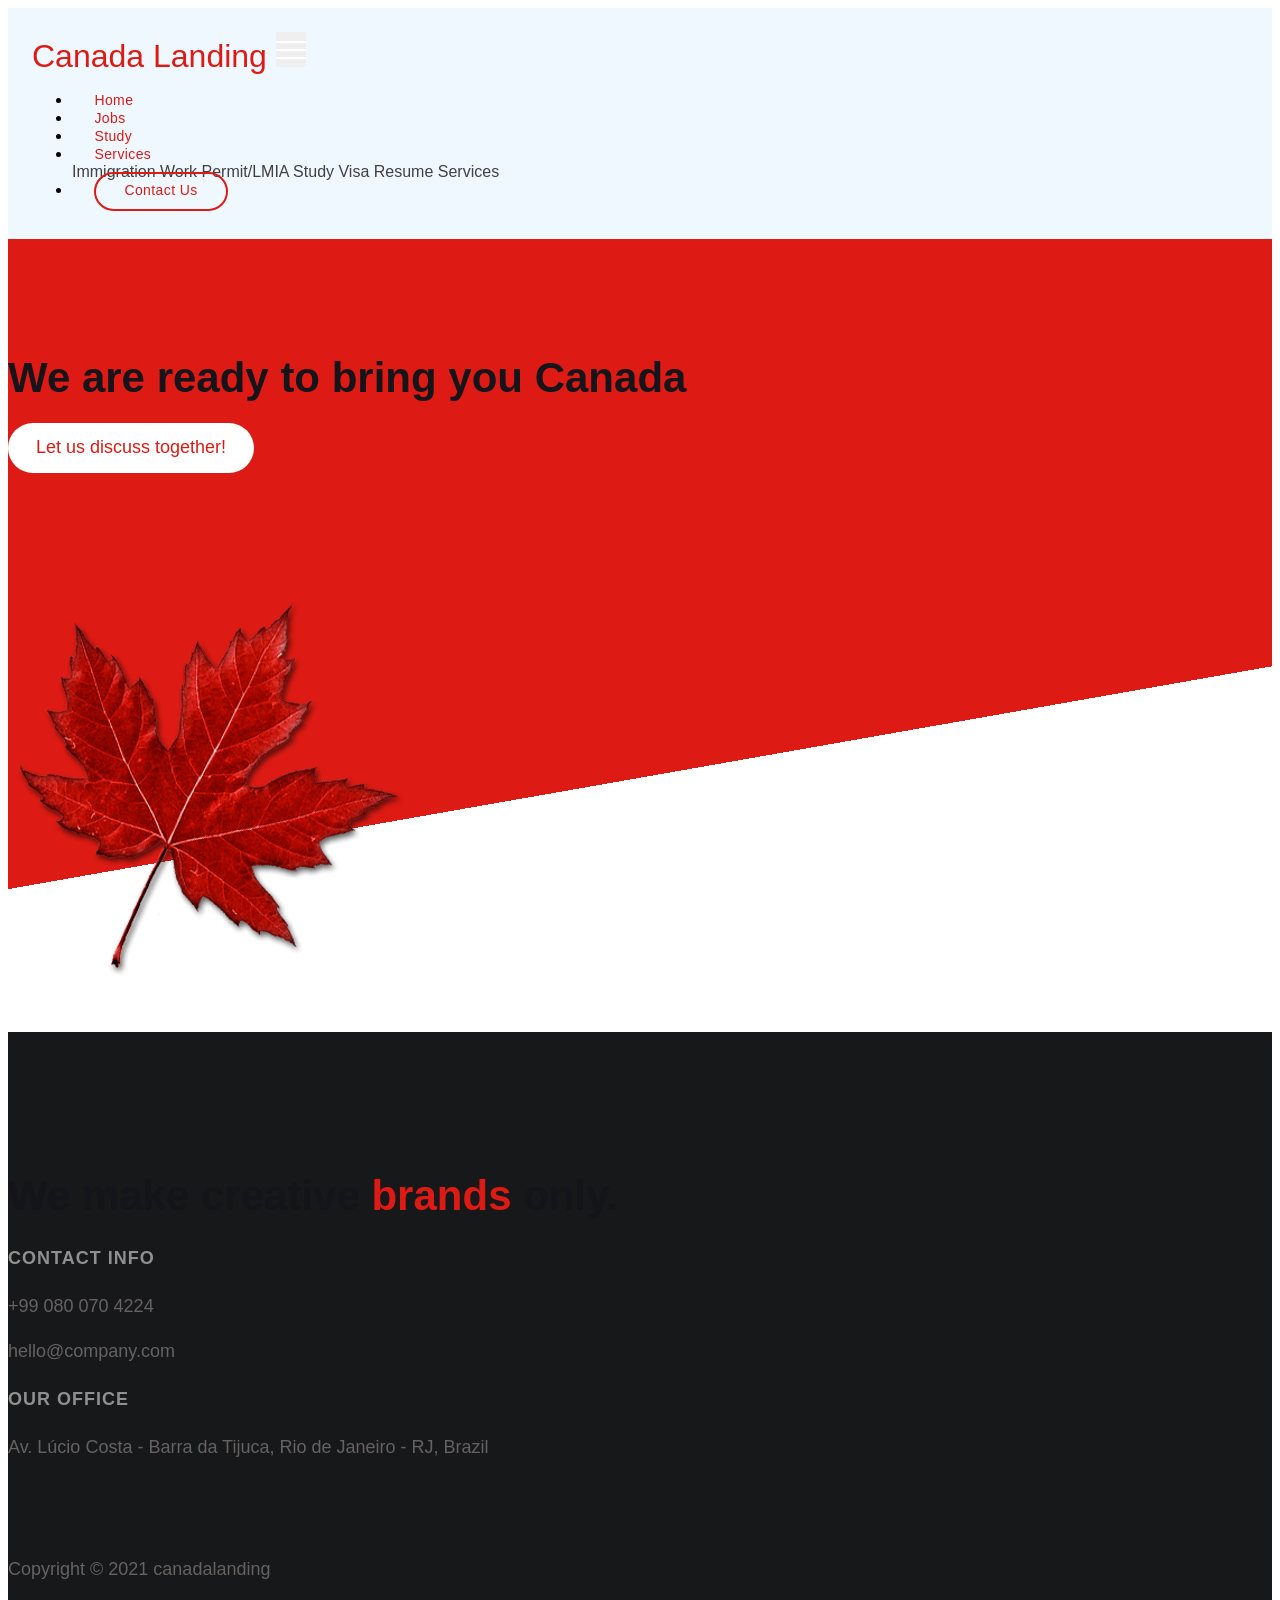
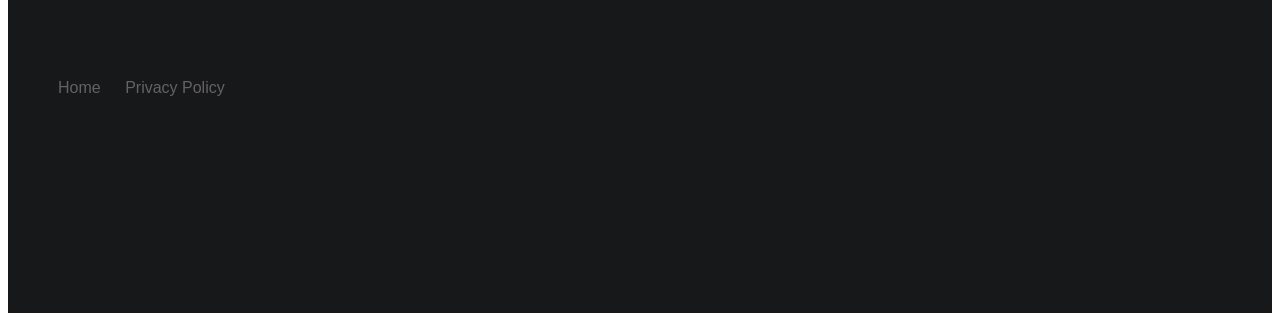
==== index.html @ 1bd5f549 "initial" ====
<!DOCTYPE html>
<html lang="en">
<head>

     <title>Canada Landing</title>
     <meta charset="UTF-8">
     <meta http-equiv="X-UA-Compatible" content="IE=Edge">
     <meta name="description" content="">
     <meta name="keywords" content="">
     <meta name="author" content="">
     <meta name="viewport" content="width=device-width, initial-scale=1, maximum-scale=1">

     <link rel="stylesheet" href="css/bootstrap.min.css">
     <link rel="stylesheet" href="css/font-awesome.min.css">
     <link rel="stylesheet" href="css/aos.css">
     <link rel="stylesheet" href="css/owl.carousel.min.css">
     <link rel="stylesheet" href="css/owl.theme.default.min.css">

     <!-- MAIN CSS -->
     <link rel="stylesheet" href="css/templatemo-digital-trend.css">

</head>
<body>

     <!-- MENU BAR -->
    <nav class="navbar navbar-expand-lg">
        <div class="container">
            <a class="navbar-brand" href="index.html">
              <i class="fa fa-line-chart"></i>
              Canada Landing
            </a>

            <button class="navbar-toggler" type="button" data-toggle="collapse" data-target="#navbarNav" aria-controls="navbarNav" aria-expanded="false"
                aria-label="Toggle navigation">
                <span class="navbar-toggler-icon"></span>
            </button>

            <div class="collapse navbar-collapse" id="navbarNav">
                <ul class="navbar-nav ml-auto">
                    <li class="nav-item">
                        <a href="index.html" class="nav-link">Home</a>
                    </li>
                    <li class="nav-item">
                        <a href="jobs.html" class="nav-link">Jobs</a>
                    </li>
                    <li class="nav-item">
                        <a href="study.html" class="nav-link">Study</a>
                    </li>
                    <li class="nav-item dropdown">
                         <a class="nav-link dropdown-toggle" href="#" id="navbarDropdown" role="button" data-toggle="dropdown" aria-haspopup="true" aria-expanded="false">
                           Services
                         </a>
                         <div class="dropdown-menu" aria-labelledby="navbarDropdown">
                              <a class="dropdown-item" href="immigration.html">Immigration</a>
                              <a class="dropdown-item" href="jobs.html">Work Permit/LMIA</a>
                              <a class="dropdown-item" href="#">Study Visa</a>
                              <a class="dropdown-item" href="resume_services.html">Resume Services</a>
                            </div>
                       </li>
                    <li class="nav-item">
                        <a href="contact.html" class="nav-link contact">Contact Us</a>
                    </li>
                    
                </ul>
            </div>
        </div>
    </nav>

     <!-- HERO -->
     <section class="hero hero-bg d-flex justify-content-center align-items-center">
               <div class="container">
                    <div class="row">

                        <div class="col-lg-6 col-md-10 col-12 d-flex flex-column justify-content-center align-items-center">
                              <div class="hero-text">

                                   <h1 class="text-white" data-aos="fade-up">We are ready to bring you Canada</h1>

                                   <a href="contact.html" class="custom-btn btn-bg btn mt-3" data-aos="fade-up" data-aos-delay="100">Let us discuss together!</a>

                                   <strong class="d-block py-3 pl-5 text-white" data-aos="fade-up" data-aos-delay="200"><i class="fa fa-phone mr-2"></i> +99 080 070 4224</strong>
                              </div>
                        </div>

                        <div class="col-lg-6 col-12">
                          <div class="hero-image" data-aos="fade-up" data-aos-delay="300">

                            <img src="images/leaf.png" class="img-fluid" alt="working girl">
                          </div>
                        </div>

                    </div>
                    <br>
                    <br>
                    <br>
                    <br>
                    <br>
                    
               </div>
     </section>

<!--
     <section class="about section-padding pb-0" id="about">
          <div class="container">
               <div class="row">

                    <div class="col-lg-7 mx-auto col-md-10 col-12">
                         <div class="about-info">

                              <h2 class="mb-4" data-aos="fade-up">the best <strong>Digital Marketing agency</strong> in Rio de Janeiro</h2>

                              <p class="mb-0" data-aos="fade-up">Total 5 HTML pages are included in this template from TemplateMo website. Please check 2 <a href="blog.html">blog</a> pages, <a href="project-detail.html">project</a> page, and <a href="contact.html">contact</a> page. 
                              <br><br>You are <strong>allowed</strong> to use this template for commercial or non-commercial purpose. You are NOT allowed to redistribute the template ZIP file on template collection websites.</p>
                         </div>

                         <div class="about-image" data-aos="fade-up" data-aos-delay="200">

                          <img src="images/office.png" class="img-fluid" alt="office">
                        </div>
                    </div>

               </div>
          </div>
     </section>

     <section class="project section-padding" id="project">
          <div class="container-fluid">
               <div class="row">

                    <div class="col-lg-12 col-12">

                        <h2 class="mb-5 text-center" data-aos="fade-up">
                            Please take a look through our
                            <strong>featured Digital Trends</strong>
                        </h2>

                         <div class="owl-carousel owl-theme" id="project-slide">
                              <div class="item project-wrapper" data-aos="fade-up" data-aos-delay="100">
                                   <img src="images/project/project-image01.jpg" class="img-fluid" alt="project image">

                                   <div class="project-info">
                                        <small>Marketing</small>

                                        <h3>
                                             <a href="project-detail.html">
                                                  <span>Sweet Go Agency</span>
                                                  <i class="fa fa-angle-right project-icon"></i>
                                             </a>
                                        </h3>
                                   </div>
                              </div>

                              <div class="item project-wrapper" data-aos="fade-up">
                                   <img src="images/project/project-image02.jpg" class="img-fluid" alt="project image">

                                   <div class="project-info">
                                        <small>Website</small>

                                        <h3>
                                             <a href="project-detail.html">
                                                  <span>Smart Ladies</span>
                                                  <i class="fa fa-angle-right project-icon"></i>
                                             </a>
                                        </h3>
                                   </div>
                              </div>

                              <div class="item project-wrapper" data-aos="fade-up">
                                   <img src="images/project/project-image03.jpg" class="img-fluid" alt="project image">

                                   <div class="project-info">
                                        <small>Branding</small>

                                        <h3>
                                             <a href="project-detail.html">
                                                  <span>Shoes factory</span>
                                                  <i class="fa fa-angle-right project-icon"></i>
                                             </a>
                                        </h3>
                                   </div>
                              </div>

                              <div class="item project-wrapper" data-aos="fade-up">
                                   <img src="images/project/project-image04.jpg" class="img-fluid" alt="project image">

                                   <div class="project-info">
                                        <small>Social Media</small>

                                        <h3>
                                             <a href="project-detail.html">
                                                  <span>Race Bicycle</span>
                                                  <i class="fa fa-angle-right project-icon"></i>
                                             </a>
                                        </h3>
                                   </div>
                              </div>

                              <div class="item project-wrapper" data-aos="fade-up">
                                   <img src="images/project/project-image05.jpg" class="img-fluid" alt="project image">

                                   <div class="project-info">
                                        <small>Video</small>

                                        <h3>
                                             <a href="project-detail.html">
                                                  <span>Ultimate HealthCare</span>
                                                  <i class="fa fa-angle-right project-icon"></i>
                                             </a>
                                        </h3>
                                   </div>
                              </div>
                         </div>
                    </div>

               </div>
          </div>
     </section> -->


     <!-- TESTIMONIAL -->
     <!-- <section class="testimonial section-padding">
          <div class="container">
               <div class="row">

                    <div class="col-lg-6 col-md-5 col-12">
                        <div class="contact-image" data-aos="fade-up">

                          <img src="images/female-avatar.png" class="img-fluid" alt="website">
                        </div>
                    </div>

                    <div class="col-lg-6 col-md-7 col-12">
                      <h4 class="my-5 pt-3" data-aos="fade-up" data-aos-delay="100">Client Testimonials</h4>

                      <div class="quote" data-aos="fade-up" data-aos-delay="200"></div>

                      <h2 class="mb-4" data-aos="fade-up" data-aos-delay="300">Lorem ipsum Sed eiusmod esse aliqua sed incididunt aliqua incididunt mollit id et sit proident dolor nulla sed commodo.</h2>

                      <p data-aos="fade-up" data-aos-delay="400">
                        <strong>Mary Zoe</strong>

                        <span class="mx-1">/</span>

                        <small>Digital Agency (CEO)</small>
                      </p>
                    </div>

               </div>
          </div>
     </section> -->


    <footer class="site-footer">
      <div class="container">
        <div class="row">

          <div class="col-lg-5 mx-lg-auto col-md-8 col-10">
            <h1 class="text-white" data-aos="fade-up" data-aos-delay="100">We make creative <strong>brands</strong> only.</h1>
          </div>

          <div class="col-lg-3 col-md-6 col-12" data-aos="fade-up" data-aos-delay="200">
            <h4 class="my-4">Contact Info</h4>

            <p class="mb-1">
              <i class="fa fa-phone mr-2 footer-icon"></i> 
              +99 080 070 4224
            </p>

            <p>
              <a href="#">
                <i class="fa fa-envelope mr-2 footer-icon"></i>
                hello@company.com
              </a>
            </p>
          </div>

          <div class="col-lg-3 col-md-6 col-12" data-aos="fade-up" data-aos-delay="300">
            <h4 class="my-4">Our Office</h4>

            <p class="mb-1">
              <i class="fa fa-home mr-2 footer-icon"></i> 
              Av. Lúcio Costa - Barra da Tijuca, Rio de Janeiro - RJ, Brazil
            </p>
          </div>

          <div class="col-lg-4 mx-lg-auto text-center col-md-8 col-12" data-aos="fade-up" data-aos-delay="400">
            <p class="copyright-text">Copyright &copy; 2021 canadalanding
            <br>
          </div>

          <div class="col-lg-4 mx-lg-auto col-md-6 col-12" data-aos="fade-up" data-aos-delay="500">
            
            <ul class="footer-link">
              <li><a href="index.html">Home</a></li>
              <li><a href="privacypolicy.html">Privacy Policy</a></li>
            </ul>
          </div>

          <div class="col-lg-3 mx-lg-auto col-md-6 col-12" data-aos="fade-up" data-aos-delay="600">
            <ul class="social-icon">
              <li><a href="#" class="fa fa-instagram"></a></li>
              <li><a href="#" class="fa fa-twitter"></a></li>
            </ul>
          </div>

        </div>
      </div>
    </footer>


     <!-- SCRIPTS -->
     <script src="js/jquery.min.js"></script>
     <script src="js/bootstrap.min.js"></script>
     <script src="js/aos.js"></script>
     <script src="js/owl.carousel.min.js"></script>
     <script src="js/smoothscroll.js"></script>
     <script src="js/custom.js"></script>

</body>
<script>
const $dropdown = $(".dropdown");
const $dropdownToggle = $(".dropdown-toggle");
const $dropdownMenu = $(".dropdown-menu");
const showClass = "show";
 
$(window).on("load resize", function() {
  if (this.matchMedia("(min-width: 768px)").matches) {
    $dropdown.hover(
      function() {
        const $this = $(this);
        $this.addClass(showClass);
        $this.find($dropdownToggle).attr("aria-expanded", "true");
        $this.find($dropdownMenu).addClass(showClass);
      },
      function() {
        const $this = $(this);
        $this.removeClass(showClass);
        $this.find($dropdownToggle).attr("aria-expanded", "false");
        $this.find($dropdownMenu).removeClass(showClass);
      }
    );
  } else {
    $dropdown.off("mouseenter mouseleave");
  }
});


</script>
</html>
---- css/templatemo-digital-trend.css ----
@font-face {
      font-family: 'Plain-Regular';
      src: url('../fonts/Plain-Regular.woff2') format('woff2'),
          url('../fonts/Plain-Regular.woff') format('woff');
      font-weight: normal;
      font-style: normal;
  }

  @font-face {
      font-family: 'Plain-Light';
      src: url('../fonts/Plain-Light.woff2') format('woff2'),
          url('../fonts/Plain-Light.woff') format('woff');
      font-weight: bold;
      font-style: normal;
  }

  @font-face {
      font-family: 'Plain-Bold';
      src: url('../fonts/Plain-Bold.woff2') format('woff2'),
          url('../fonts/Plain-Bold.woff') format('woff');
      font-weight: bold;
      font-style: normal;
  }

  :root {
    --primary-color:        #dd1b14;
    --secondary-color:      #dd1b14;
    --white-color:          #ffffff;
    --dark-color:           #171819;
    --project-bg:           #f0f8ff;
    --menu-bg:              #f0f8ff;  

    --title-color:          #15141a;
    --gray-color:           #909090;
    --link-color:           #404040;
    --p-color:              #666262;

    --base-font-family:     'Plain-Light', sans-serif;
    --title-font-family:    'Plain-Regular', sans-serif;
    --font-bold-family:     'Plain-Bold', sans-serif;
    --font-weight-bold:     bold;

    --h1-font-size:         42px;
    --h2-font-size:         32px;
    --h3-font-size:         24px;
    --p-font-size:          18px;
    --base-font-size:       16px;
    --menu-font-size:       14px;

    --border-radius-large:  100px;
    --border-radius-small:  5px;
  }

  body {
    background: var(--white-color);
    font-family: var(--base-font-family);
  }


  /*---------------------------------------
     TYPOGRAPHY              
  -----------------------------------------*/

  h1,h2,h3,h4,h5,h6 {
    font-family: var(--title-font-family);
    line-height: inherit;
  }

  h1 {
    color: var(--title-color);
    font-size: var(--h1-font-size);
  }

  h2 {
    font-size: var(--h2-font-size);
    font-weight: 100;
  }

  h3 {
    font-size: var(--h3-font-size);
    font-weight: 100;
    margin-bottom: 0;
  }

  h4 {
    color: var(--gray-color);
    font-family: var(--base-font-family);
    font-size: var(--p-font-size);
    letter-spacing: 1px;
    text-transform: uppercase;
  }

  p {
    color: var(--p-color);
    font-size: var(--p-font-size);
    line-height: 1.5em;
  }

  b, 
  strong {
    letter-spacing: 0;
    color: var(--secondary-color);
  }


  /*  BLOCKQUOTES */
  .quote {
    position: relative;
    margin: 0;
  }

  .quote::after {
    content: "“";
    position: absolute;
    bottom: -80px;
    left: 20px;
    font-family: times;
    color: var(--gray-color);
    font-weight: var(--font-weight-bold);
    font-size: 14em;
    line-height: 0;
    opacity: 0.10;
  }

  blockquote {
    border-left: 5px solid rgba(0,0,0,0.05);
    display: block;
    margin: 42px 0;
    padding: 14px 22px;
    color: rgba(0,0,0,0.5);
  }


  /* BUTTON */
  .custom-btn {
    background: transparent;
    border: 2px solid var(--dark-color);
    border-radius: var(--border-radius-large);
    padding: 12px 26px 14px 26px;
    color: var(--dark-color);
    font-family: var(--title-font-family);
    font-size: var(--p-font-size);
    white-space: nowrap;
  }

  .custom-btn.btn-bg {
    background: var(--white-color);
    color: var(--primary-color);
    border-color: transparent;
	transition: all .3s ease;
  }
  
  .custom-btn:hover,
  .custom-btn:focus {
    background: var(--dark-color);
    color: var(--white-color);
    border-color: transparent;
  }


  /*---------------------------------------
     GENERAL               
  -----------------------------------------*/

  * {
    -webkit-box-sizing: border-box;
    -moz-box-sizing: border-box;
    box-sizing: border-box;
  }

  *::before,
  *::after {
    -webkit-box-sizing: border-box;
    -moz-box-sizing: border-box;
    box-sizing: border-box;
  }

  a {
    color: var(--link-color);
    font-weight: normal;
    text-decoration: none;
  }

  a:hover, 
  a:active, 
  a:focus {
    color: var(--secondary-color);
    outline: none;
    text-decoration: none;
  }

  ::selection {
    background: var(--secondary-color);
    color: var(--white-color);
  }

  .section-padding {
    padding: 8em 0;
  }
  .section-padding-half {
    padding: 4em 0;
  }

  .google-map iframe {
    display: block;
    width: 100%;
  }



  /*---------------------------------------
    MENU             
  -----------------------------------------*/

  .navbar {
    background: var(--menu-bg);
    z-index: 2;
    top: 0;
    right: 0;
    left: 0;
    padding: 1.5em;
  }

  .navbar-brand {
    color: var(--primary-color);
    font-size: var(--h2-font-size);
  }

  .nav-link {
    color: var(--primary-color);
    font-size: var(--menu-font-size);
    letter-spacing: 0.4px;
    margin: 0 1.6em;
    padding: 0.6em;
  }

  .nav-link.active,
  .nav-link:hover {
    color: var(--dark-color);
  }

  .navbar-expand-lg .navbar-nav .nav-link {
    padding-right: 0;
    padding-left: 0;
  }

  .navbar-expand-lg .navbar-nav .nav-link.contact {
    border: 2px solid var(--secondary-color);
    border-radius: var(--border-radius-large);
    color: var(--secondary-color);
    font-family: var(--font-bold-family);
    padding: 0.6em 2em 0.8em 2em;
  }

  .navbar-expand-lg .navbar-nav .nav-link.contact:hover,
  .navbar-expand-lg .navbar-nav .nav-link.contact.active {
    background: var(--secondary-color);
    color: var(--white-color);
  }

  .navbar-nav .navbar-toggler-icon {
    background: none;
  }

  .navbar-toggler {
    border: 0;
    padding: 0;
    cursor: pointer;
    margin: 0 10px 0 0;
    width: 30px;
    height: 35px;
    outline: none;
  }

  .navbar-toggler:focus {
    outline: none;
  }

  .navbar-toggler[aria-expanded="true"] .navbar-toggler-icon {
    background: transparent;
  }

  .navbar-toggler[aria-expanded="true"] .navbar-toggler-icon::before,
  .navbar-toggler[aria-expanded="true"] .navbar-toggler-icon::after {
    transition: top 300ms 50ms ease, -webkit-transform 300ms 350ms ease;
    transition: top 300ms 50ms ease, transform 300ms 350ms ease;
    transition: top 300ms 50ms ease, transform 300ms 350ms ease, -webkit-transform 300ms 350ms ease;
    top: 0;
  }

  .navbar-toggler[aria-expanded="true"] .navbar-toggler-icon::before {
    transform: rotate(45deg);
  }

  .navbar-toggler[aria-expanded="true"] .navbar-toggler-icon::after {
    transform: rotate(-45deg);
  }

  .navbar-toggler .navbar-toggler-icon {
    background: var(--white-color);
    transition: background 10ms 300ms ease;
    display: block;
    width: 30px;
    height: 2px;
    position: relative;
  }

  .navbar-toggler .navbar-toggler-icon::before,
  .navbar-toggler .navbar-toggler-icon::after {
    transition: top 300ms 350ms ease, -webkit-transform 300ms 50ms ease;
    transition: top 300ms 350ms ease, transform 300ms 50ms ease;
    transition: top 300ms 350ms ease, transform 300ms 50ms ease, -webkit-transform 300ms 50ms ease;
    position: absolute;
    right: 0;
    left: 0;
    background: var(--white-color);
    width: 30px;
    height: 2px;
    content: '';
  }

  .navbar-toggler .navbar-toggler-icon::before {
    top: -8px;
  }

  .navbar-toggler .navbar-toggler-icon::after {
    top: 8px;
  }
.study
{
text-align: justify;
padding: auto;


}
.apply
{
text-align: center;


}


  /*---------------------------------------
     HERO              
  -----------------------------------------*/

  .hero {
    position: relative;
    padding: 5em 0;
    overflow: hidden;
  }

  .hero-bg {
    background: linear-gradient(170deg, var(--primary-color) 64%, var(--white-color) 30%);
  }

  .hero-image {
    position: relative;
    top: 8em;
  }
.jobs_ppt
{

  position: relative;
  vertical-align: middle;
  bottom: 50px;
  right: 32px;
  left: 250px;
  width: 65%;
  padding: 32px;

}
.text_jobs
{
text-align: center;
}

.blink{
  padding: 15px;	
  text-align: center;
  line-height: 50px;
}
span{
  font-size: 20px;
  color:#dd1b14;
  animation: blink 1.5s linear infinite;
  text-align: center;
}
@keyframes blink{
0%{opacity: 0;}
50%{opacity: .5;}
100%{opacity: 1;}
}

  /*---------------------------------------
     PROJECT              
  -----------------------------------------*/

  .project {
    background: var(--project-bg);
  }

  .project-wrapper {
    position: relative;
  }

  .project-wrapper img {
    border-radius: var(--border-radius-small);
  }

  .project-info {
    background: var(--white-color);
    border-radius: var(--border-radius-small);
    position: absolute;
    bottom: 32px;
    right: 32px;
    left: 32px;
    width: 90%;
    padding: 32px;
  }

  .project-info small {
    font-family: Plain-Bold;
    color: var(--gray-color);
    position: relative;
    top: 2px;
  }

  .project-info a {
    color: var(--primary-color);
  }

  .project-info .project-icon {
    background: var(--primary-color);
  }

  .project-icon {
    position: absolute;
    right: 30px;
    top: 40px;
    background: var(--dark-color);
    border-radius: var(--border-radius-large);
    color: var(--white-color);
    font-size: var(--h2-font-size);
    width: 40px;
    height: 40px;
    line-height: 40px;
    text-align: center;
    padding-left: 5px;
  }

  .owl-theme .owl-dots .owl-dot {
    outline: none;
  }

  .owl-theme .owl-dots .owl-dot span {
    background: var(--gray-color);
    width: 50px;
    height: 3px;
    margin:  35px 5px;
  }

  .owl-theme .owl-dots .owl-dot.active span, 
  .owl-theme .owl-dots .owl-dot:hover span {
    background: var(--secondary-color);
  }

  .list-detail {
    margin-left: 1em;
    padding-left: 1em;
    position: relative;
  }

  .list-detail li {
    display: block;
    list-style: none;
    margin: 0.6em 0 0 0.8em;
  }

  .list-detail li::before {
    content: "";
    width: 0;
    height: 0;
    border-width: 0 16px 16px 0;
    border-color: transparent var(--secondary-color) transparent transparent;
    border-style: solid;
    position: absolute;
    left: 0;
  }

  .list-detail span {
    position: relative;
    bottom: 5px;
  }

  .client-info img {
    width: 100px;
    margin-right: 1em;
  }



  /*---------------------------------------
      ABOUT            
  -----------------------------------------*/

  .about {
    position: relative;
    overflow: hidden;
  }

  .about-image img {
    display: block;
    margin: 0 auto;
  }



  /*---------------------------------------
      BLOG            
  -----------------------------------------*/

  .blog-header {
    border-radius: var(--border-radius-small);
    position: relative;
    overflow: hidden;
  }

  .blog-header img {
    border-radius: var(--border-radius-small);
    display: block;
  }

  .blog-header-info {
    background: linear-gradient(transparent,rgba(0,0,0,0.95));
    position: absolute;
    right: 0;
    left: 0;
    bottom: 0;
    padding: 2em;
  }

  .blog-header-info h3 {
    max-width: 80%;
  }

  .blog-header-info a {
    color: var(--white-color);
  }

  .blog-header-info a:hover {
    color: var(--secondary-color);
  }

  .blog-sidebar img {
    border-radius: var(--border-radius-small);
    width: 159px;
    margin-right: 22px;
  }

  .blog-sidebar h3 {
    font-size: 18px;
  }



  /*---------------------------------------
     CONTACT              
  -----------------------------------------*/

  .newsletter-form .form-control,
  .contact-form .form-control {
    box-shadow: none;
    background: var(--project-bg);
    border: 0;
    padding: 1.7em 1.3em;
    margin: 14px 0;
  }

  .newsletter-form button,
  .contact-form #submit-button {
    background: var(--primary-color);
    border-radius: var(--border-radius-large);
    color: var(--white-color);
    cursor: pointer;
    font-size: var(--p-font-size);
    line-height: 0px;
    padding: 1.5em 1.3em;
  }

  .newsletter-form button {
    background: var(--secondary-color);
  }



  /*---------------------------------------
     FOOTER              
  -----------------------------------------*/

  .site-footer {
    background: var(--dark-color);
    padding: 7em 0 6em 0;
  }

  .site-footer a {
    color: var(--p-color);
  }

  .site-footer a:hover,
  .footer-icon {
    color: var(--secondary-color);
  }

  .footer-link li {
    display: inline-block;
    list-style: none;
    margin: 0 10px;
  }

  .copyright-text,
  .footer-link,
  .site-footer .social-icon {
    margin-top: 6em;
  }

  .copyright-text {
    margin-top: 5.3em;
  }



  /*---------------------------------------
     SOCIAL ICON              
  -----------------------------------------*/

  .social-icon {
    position: relative;
    padding: 0;
    margin: 4em 0 0 0;
  }

  .social-icon li {
    display: inline-block;
    list-style: none;
  }

  .social-icon li a {
    text-decoration: none;
    display: inline-block;
    font-size: var(--base-font-size);
    margin: 10px;
    text-align: center;
  }



  /*---------------------------------------
     RESPONSIVE STYLES              
  -----------------------------------------*/

  @media screen and (min-width: 1200px) {

    .about-info h2 {
      max-width: 70%;
    }
  }

  @media screen and (min-width: 991px) {

    .project h2 {
      max-width: 32%;
      margin: 0 auto;
    }
  }

  @media screen and (max-width: 991px) {

    .hero {
      padding-top: 14em;
    }

    .hero-text {
      bottom: 2em;
    }

    .navbar {
      padding: 1em;
    }

    .navbar-collapse {
      text-align: center;
      padding: 2.5em 0;
    }

    .nav-link {
      display: inline-block;
    }

    .navbar-expand-lg .navbar-nav .nav-link.contact {
      margin: 1em 0;
    }

    .copyright-text, 
    .footer-link, 
    .site-footer .social-icon {
      margin-top: 3em;
      padding: 0;
      text-align: left;
    }
  }

  @media screen and (max-width: 767px) {

    h1 {
      font-size: 36px;
    }

    h2 {
      font-size: 28px;
    }

    h3 {
      font-size: 22px;
    }

    .project-info {
      right: 0;
      left: 0;
      margin: 0 auto;
    }

    .footer-link, 
    .site-footer .social-icon {
      margin-top: 1em;
    }

    .copyright-text {
      margin: 2.5em 0 1em 0;
    }

    .footer-link li {
      margin-left: 0;
    }
  }
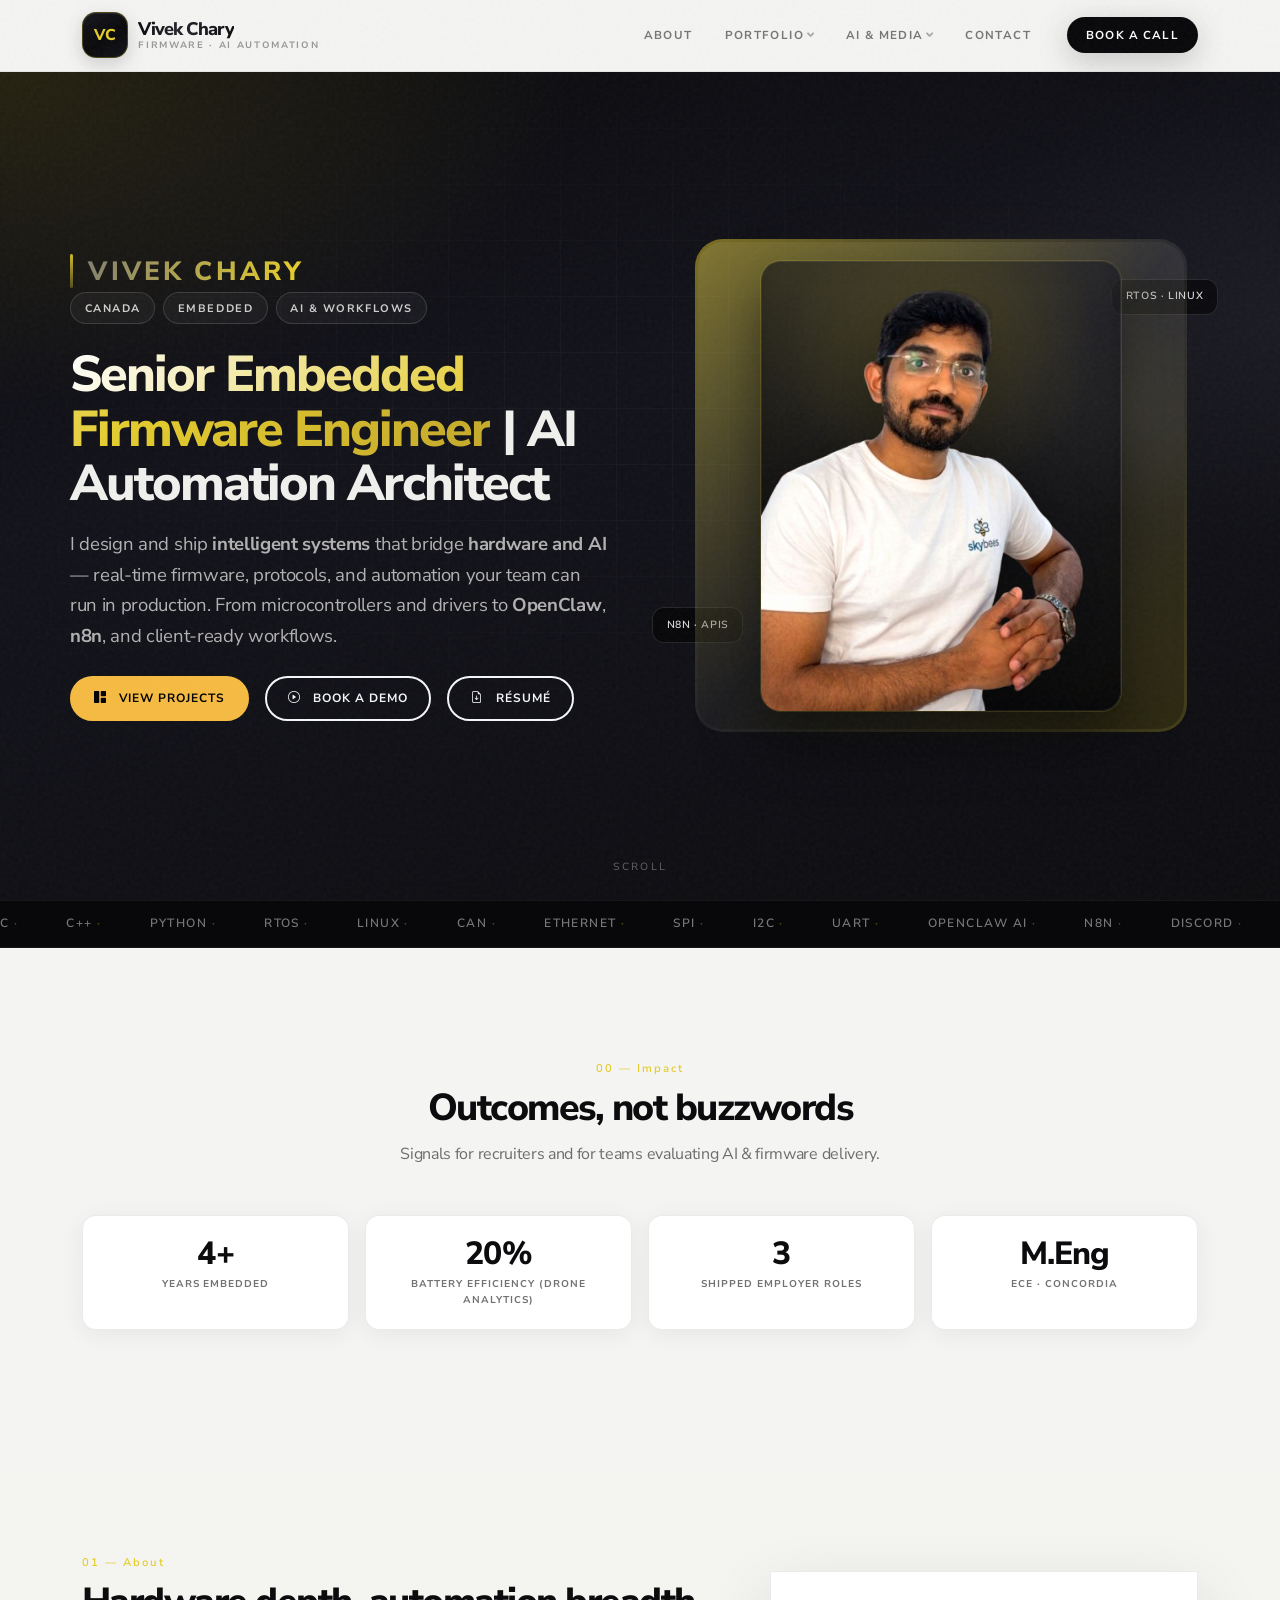
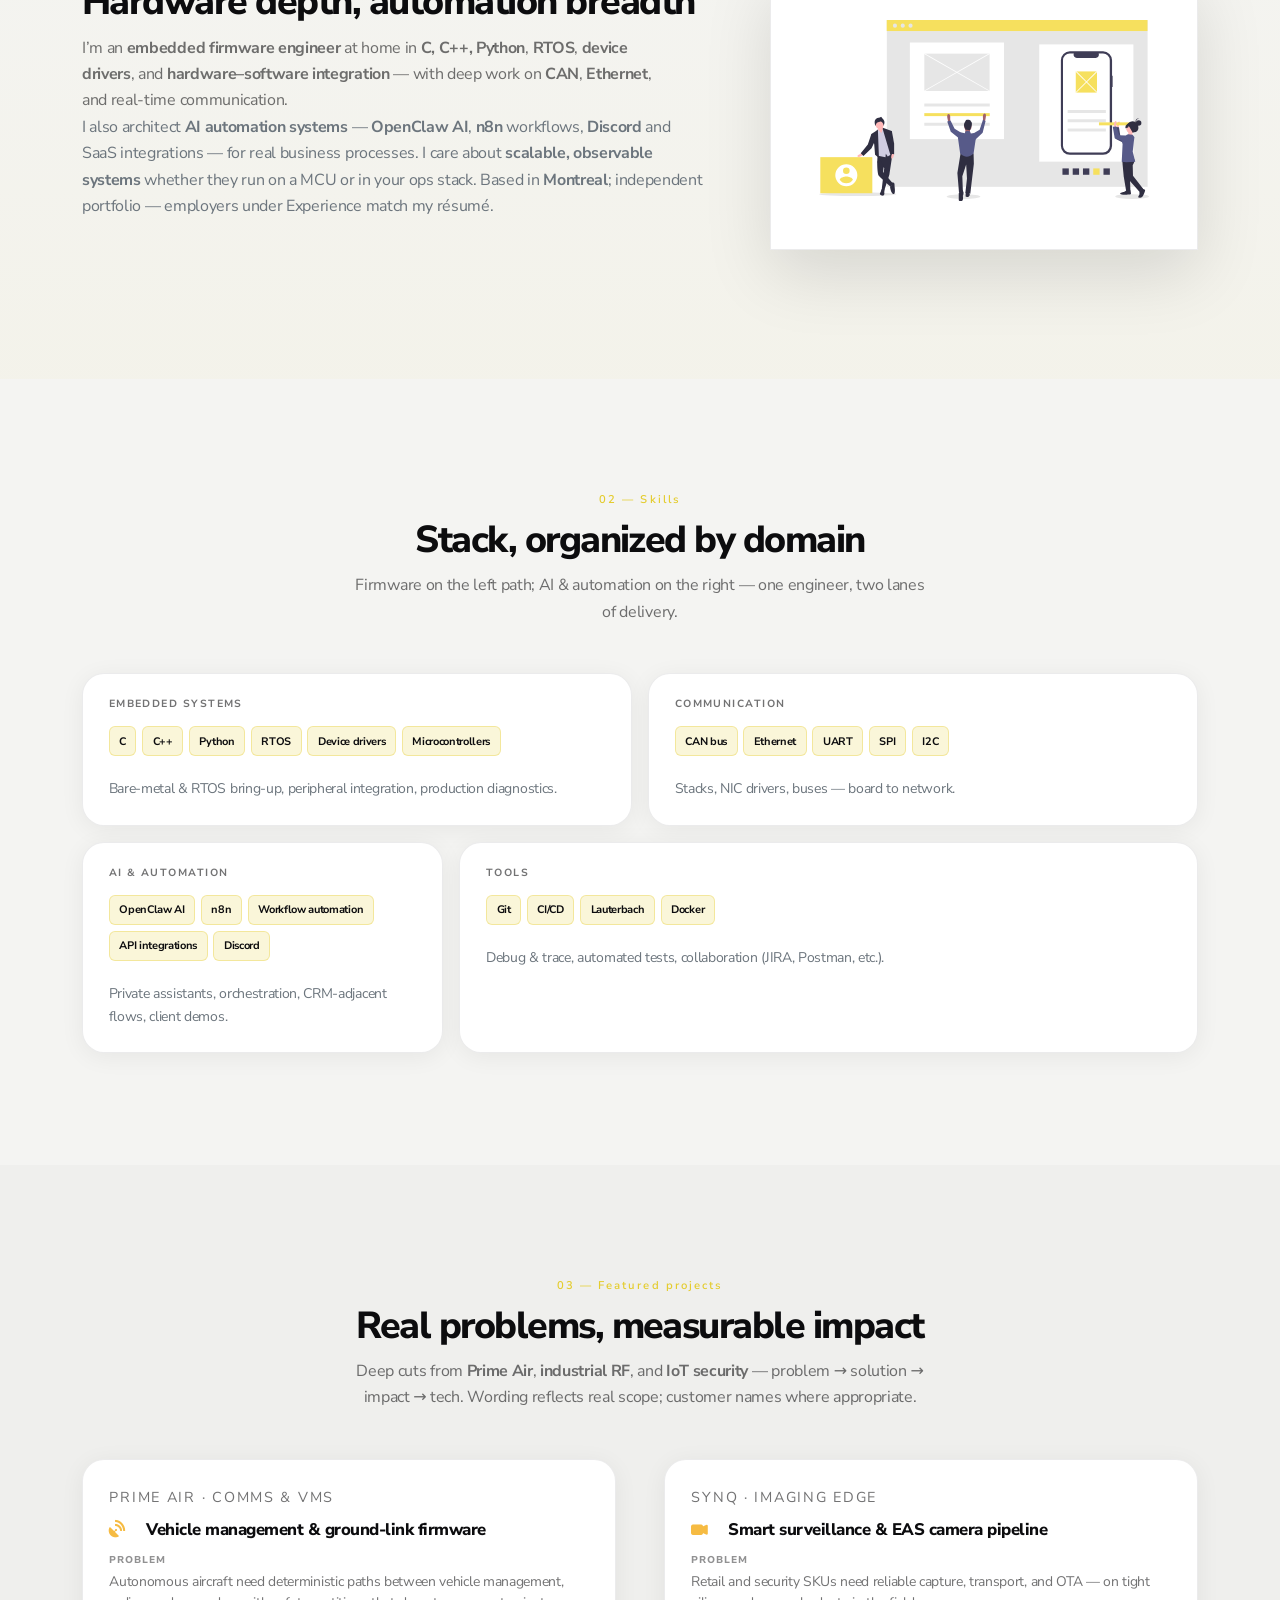
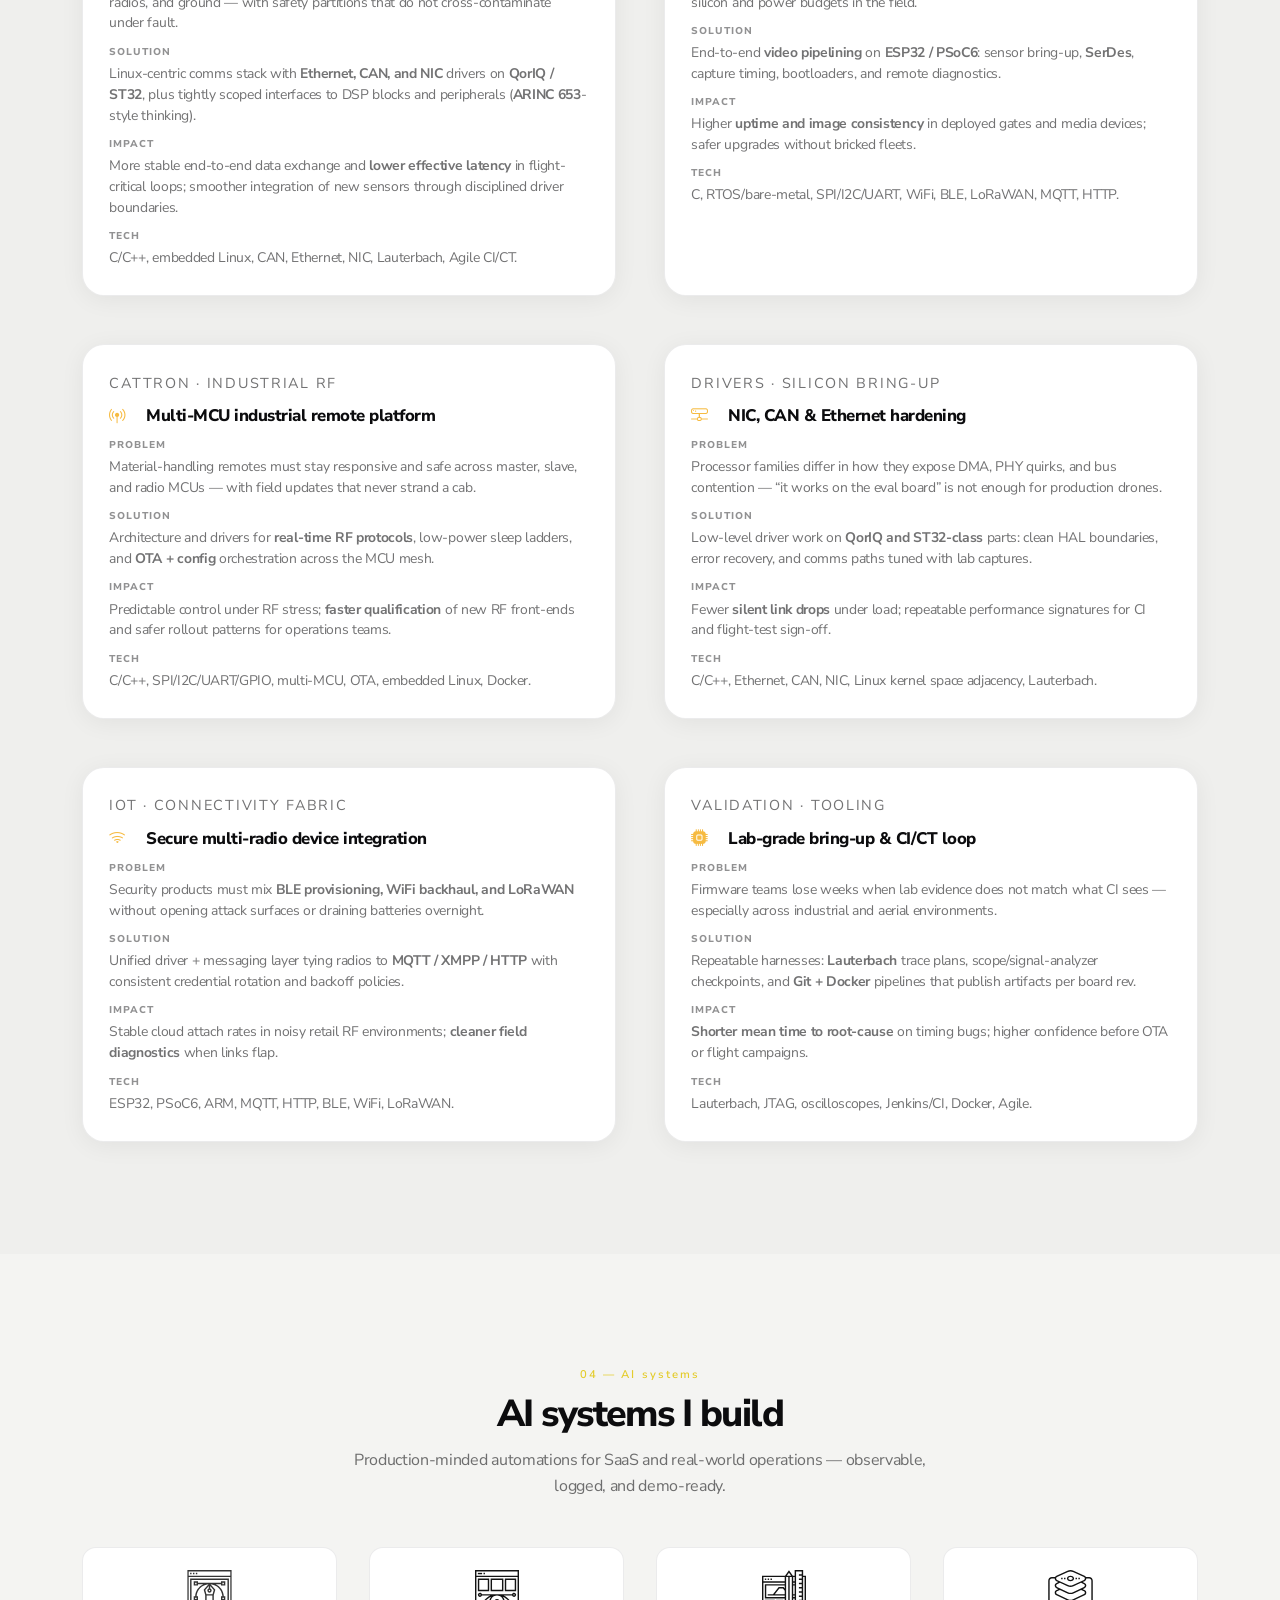
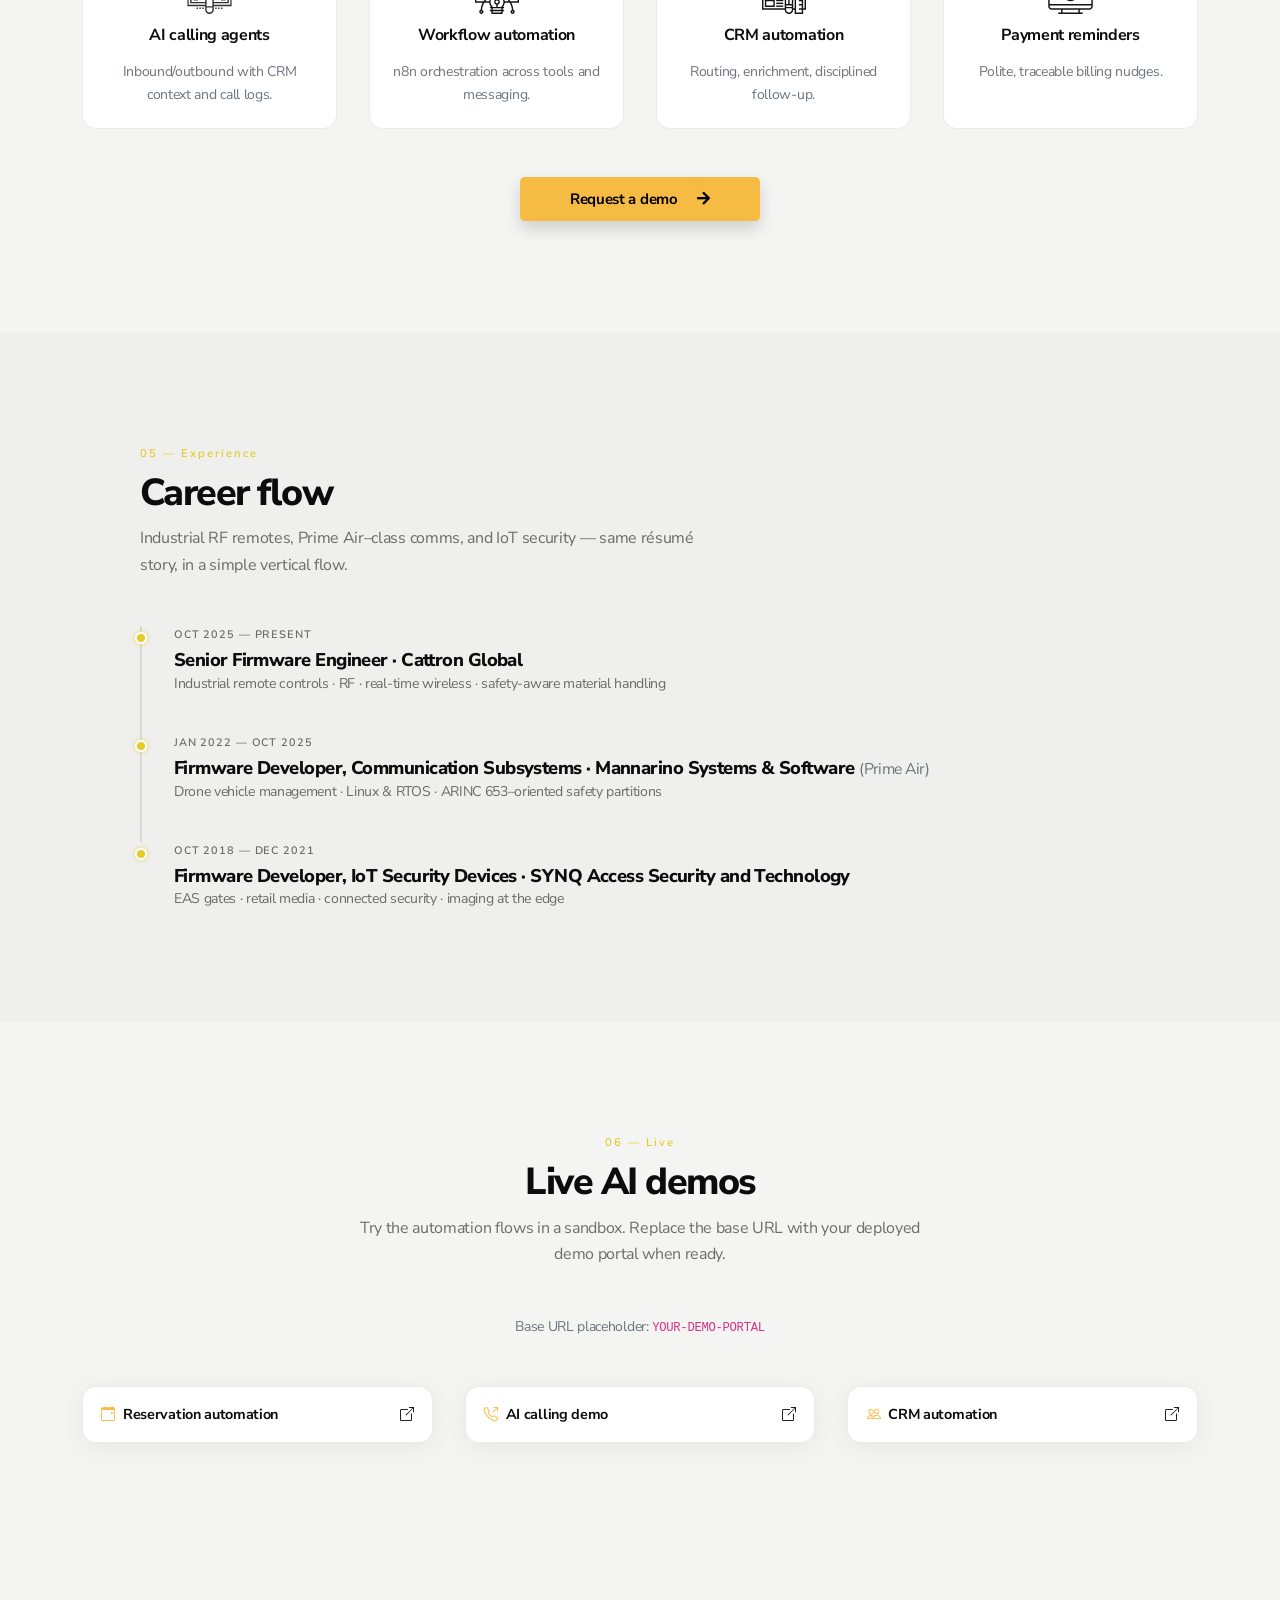
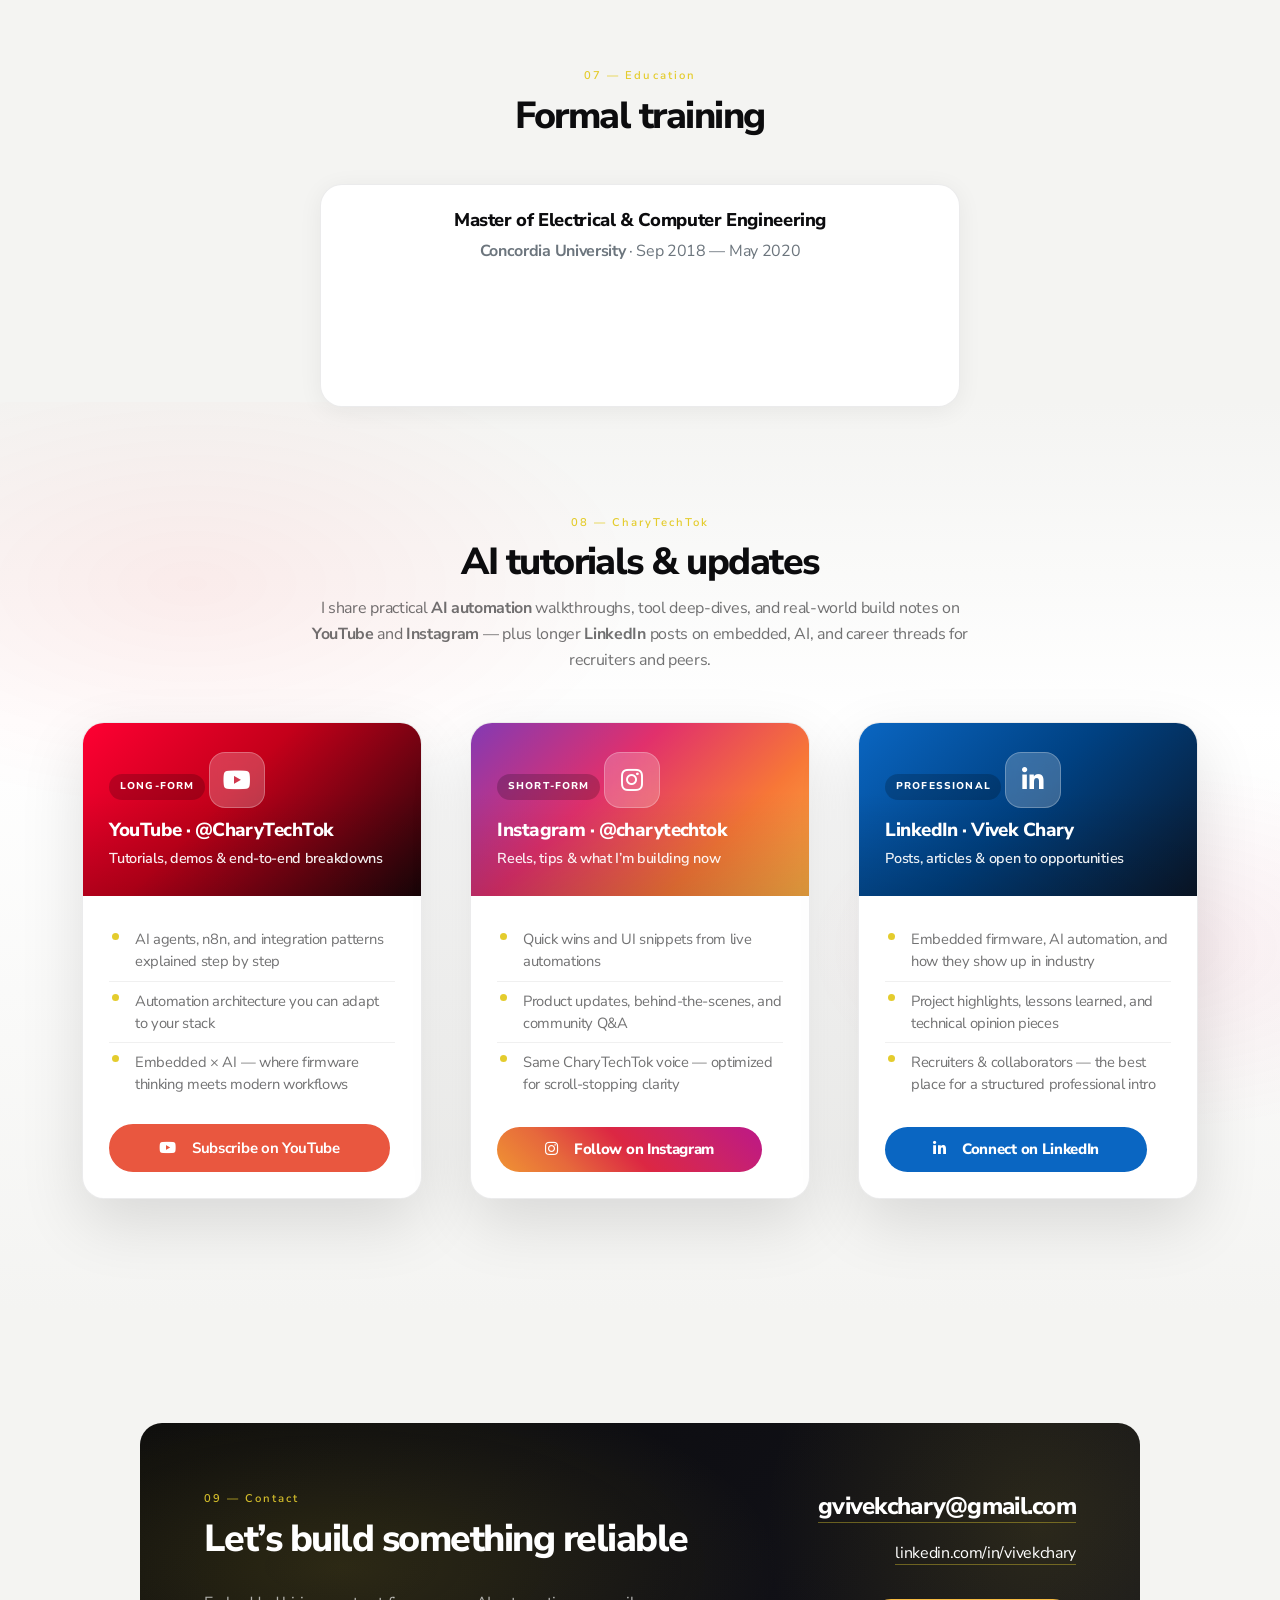
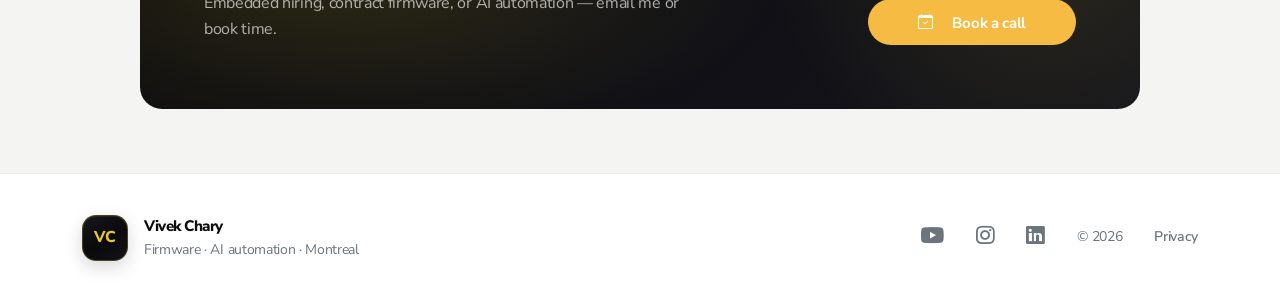
==== commit 0c141fdf: "first upload" ====
--- a/index.html
+++ b/index.html
@@ -1,349 +1,1253 @@
 <!DOCTYPE html>
-<html lang="en">
-<head>
-
-     <title>Canada Landing</title>
-     <meta charset="UTF-8">
-     <meta http-equiv="X-UA-Compatible" content="IE=Edge">
-     <meta name="description" content="">
-     <meta name="keywords" content="">
-     <meta name="author" content="">
-     <meta name="viewport" content="width=device-width, initial-scale=1, maximum-scale=1">
-
-     <link rel="stylesheet" href="css/bootstrap.min.css">
-     <link rel="stylesheet" href="css/font-awesome.min.css">
-     <link rel="stylesheet" href="css/aos.css">
-     <link rel="stylesheet" href="css/owl.carousel.min.css">
-     <link rel="stylesheet" href="css/owl.theme.default.min.css">
-
-     <!-- MAIN CSS -->
-     <link rel="stylesheet" href="css/templatemo-digital-trend.css">
-
-</head>
-<body>
-
-     <!-- MENU BAR -->
-    <nav class="navbar navbar-expand-lg">
+<html lang="en-US">
+  <head>
+    <meta charset="UTF-8">
+    <meta http-equiv="X-UA-Compatible" content="IE=edge">
+    <meta name="viewport" content="width=device-width, initial-scale=1">
+    <link rel="preload" as="image" href="images/vivek-hero.png">
+    <title>Vivek Chary | Senior Embedded Firmware Engineer &amp; AI Automation Architect</title>
+    <meta name="description" content="Vivek Chary — embedded firmware (C/C++, RTOS, CAN, Ethernet) and AI automation (OpenClaw, n8n, workflows). Montreal.">
+
+    <link rel="preconnect" href="https://fonts.gstatic.com" crossorigin="crossorigin"/>
+    <link rel="preload" as="style" href="https://fonts.googleapis.com/css2?family=Nunito+Sans:ital,wght@0,300;0,400;0,600;0,700;0,800;1,400&amp;display=swap"/>
+    <link rel="stylesheet" href="https://fonts.googleapis.com/css2?family=Nunito+Sans:ital,wght@0,300;0,400;0,600;0,700;0,800;1,400&amp;display=swap" media="print" onload="this.media='all'"/>
+    <noscript>
+      <link rel="stylesheet" href="https://fonts.googleapis.com/css2?family=Nunito+Sans:ital,wght@0,300;0,400;0,600;0,700;0,800;1,400&amp;display=swap"/>
+    </noscript>
+
+    <link href="./css/font-awesome/css/all.min.css?ver=1.2.0" rel="stylesheet">
+    <link href="./css/bootstrap-icons/bootstrap-icons.css?ver=1.2.0" rel="stylesheet">
+    <link href="./css/bootstrap.min.css?ver=1.2.0" rel="stylesheet">
+    <link href="./css/aos.css?ver=1.2.0" rel="stylesheet">
+    <link href="./css/main.css?ver=1.2.0" rel="stylesheet">
+
+    <noscript>
+      <style>[data-aos]{opacity:1!important;transform:none!important}</style>
+    </noscript>
+
+    <script type="application/ld+json">
+    {"@context":"https://schema.org","@type":"Person","name":"Vivek Chary","email":"gvivekchary@gmail.com","telephone":"+14385192173","address":{"@type":"PostalAddress","addressLocality":"Montreal"},"sameAs":["https://www.linkedin.com/in/vivekchary/"],"jobTitle":"Senior Embedded Firmware Engineer; AI Automation Architect"}
+    </script>
+
+    <style>
+      /* Same typeface as SkyBees site (main.css + Nunito Sans) */
+      :root{
+        --vp-bg:#f4f4f2;
+        --vp-surface:#ffffff;
+        --vp-ink:#0c0c0e;
+        --vp-muted:rgba(12,12,14,.58);
+        --vp-accent:#e4cc2d;
+        --vp-accent-dim:rgba(228,204,45,.18);
+        --vp-dark:#08080a;
+        --vp-card-border:rgba(12,12,14,.08);
+        --vp-radius:22px;
+        --vp-radius-sm:14px;
+        --vp-font:'Nunito Sans',system-ui,-apple-system,sans-serif;
+        --vp-shadow:0 4px 24px rgba(0,0,0,.06);
+        --vp-shadow-lg:0 24px 64px rgba(0,0,0,.12);
+        --vp-ease:cubic-bezier(.22,1,.36,1);
+      }
+
+      body.vp{
+        font-family:var(--vp-font);
+        background:var(--vp-bg);
+        color:var(--vp-ink);
+        letter-spacing:-0.02em;
+      }
+      body.vp .page-content{ padding-top:0; }
+
+      /* Grain overlay (noise) — subtle depth */
+      .vp-grain{
+        position:fixed; inset:0; pointer-events:none; z-index:9997;
+        opacity:.04;
+        background-image:url("data:image/svg+xml,%3Csvg viewBox='0 0 256 256' xmlns='http://www.w3.org/2000/svg'%3E%3Cfilter id='n'%3E%3CfeTurbulence type='fractalNoise' baseFrequency='0.9' numOctaves='4' stitchTiles='stitch'/%3E%3C/filter%3E%3Crect width='100%25' height='100%25' filter='url(%23n)'/%3E%3C/svg%3E");
+      }
+
+      /* Glass nav */
+      .vp-nav{
+        position:sticky; top:0; z-index:1030;
+        background:rgba(244,244,242,.78);
+        backdrop-filter:saturate(160%) blur(16px);
+        -webkit-backdrop-filter:saturate(160%) blur(16px);
+        border-bottom:1px solid rgba(12,12,14,.06);
+      }
+      .vp-nav .navbar{ padding-block:.45rem; }
+      /* Brand lockup — Vivek Chary */
+      .vp-brand{
+        display:flex!important;
+        align-items:center;
+        gap:.65rem;
+        padding:.32rem .5rem .32rem .28rem;
+        margin-left:-.28rem;
+        border-radius:16px;
+        transition:background .22s var(--vp-ease), box-shadow .22s;
+      }
+      .vp-brand:hover{
+        background:rgba(228,204,45,.09);
+        box-shadow:0 0 0 1px rgba(228,204,45,.12);
+      }
+      .vp-brand:focus-visible{
+        outline:2px solid var(--vp-accent);
+        outline-offset:3px;
+        border-radius:16px;
+      }
+      .vp-mark{
+        display:inline-flex; align-items:center; justify-content:center;
+        flex-shrink:0;
+        width:46px; height:46px; border-radius:14px;
+        background:linear-gradient(148deg, #16161d 0%, #0a0a0c 55%, #12121a 100%);
+        color:var(--vp-accent);
+        font-family:var(--vp-font); font-weight:800; font-size:.98rem;
+        letter-spacing:-.03em;
+        border:1px solid rgba(228,204,45,.28);
+        box-shadow:
+          0 6px 18px rgba(0,0,0,.16),
+          inset 0 1px 0 rgba(255,255,255,.07);
+        transition:transform .28s var(--vp-ease), border-color .28s, box-shadow .28s;
+      }
+      .vp-brand:hover .vp-mark{
+        transform:scale(1.05) rotate(-2deg);
+        border-color:rgba(228,204,45,.5);
+        box-shadow:
+          0 10px 28px rgba(0,0,0,.14),
+          0 0 0 3px rgba(228,204,45,.14),
+          inset 0 1px 0 rgba(255,255,255,.09);
+      }
+      .vp-brand-stack{
+        display:flex;
+        flex-direction:column;
+        align-items:flex-start;
+        gap:.12rem;
+        min-width:0;
+      }
+      .vp-brand-name{
+        font-family:var(--vp-font);
+        font-weight:800;
+        font-size:1.14rem;
+        letter-spacing:-.045em;
+        line-height:1.05;
+        background:linear-gradient(105deg, #08080a 0%, #24242c 42%, #0c0c10 100%);
+        -webkit-background-clip:text;
+        background-clip:text;
+        color:transparent;
+      }
+      @supports not ((-webkit-background-clip:text) or (background-clip:text)){
+        .vp-brand-name{ color:#0a0a0c; background:none; }
+      }
+      .vp-brand-tag{
+        font-family:var(--vp-font);
+        font-size:.58rem;
+        font-weight:700;
+        letter-spacing:.18em;
+        text-transform:uppercase;
+        color:rgba(12,12,14,.4);
+        line-height:1;
+      }
+      @media (max-width:380px){
+        .vp-brand-tag{ display:none; }
+        .vp-brand-name{ font-size:1.02rem; }
+      }
+      @media (prefers-reduced-motion:reduce){
+        .vp-brand,.vp-mark{ transition:none; }
+        .vp-brand:hover .vp-mark{ transform:none; }
+      }
+      .vp-nav .nav-link{
+        font-family:var(--vp-font); font-size:.72rem; font-weight:700;
+        text-transform:uppercase; letter-spacing:.12em;
+        color:rgba(12,12,14,.55)!important; padding:.5rem .75rem!important;
+        position:relative;
+      }
+      .vp-nav .nav-link:not(.dropdown-toggle)::after{
+        content:''; position:absolute; left:.75rem; right:.75rem; bottom:.2rem;
+        height:2px; background:var(--vp-accent); transform:scaleX(0);
+        transition:transform .25s var(--vp-ease);
+      }
+      .vp-nav .nav-link:not(.dropdown-toggle):hover::after{ transform:scaleX(1); }
+      .vp-nav .dropdown-menu{
+        border:1px solid rgba(12,12,14,.08);
+        border-radius:14px;
+        padding:.4rem;
+        margin-top:.4rem;
+        box-shadow:0 16px 48px rgba(0,0,0,.1);
+        min-width:11.5rem;
+      }
+      .vp-nav .dropdown-item{
+        font-family:var(--vp-font);
+        font-size:.72rem;
+        font-weight:700;
+        letter-spacing:.08em;
+        text-transform:uppercase;
+        color:rgba(12,12,14,.65);
+        border-radius:10px;
+        padding:.5rem .9rem;
+      }
+      .vp-nav .dropdown-item:hover,.vp-nav .dropdown-item:focus{
+        background:var(--vp-accent-dim);
+        color:var(--vp-ink);
+      }
+      .vp-nav .dropdown-toggle{ padding-right:.65rem!important; }
+      .vp-btn-glow{
+        font-family:var(--vp-font); font-size:.72rem; font-weight:700;
+        text-transform:uppercase; letter-spacing:.1em;
+        border-radius:999px; padding:.55rem 1.2rem;
+        background:var(--vp-dark); color:#fff!important; border:none;
+        box-shadow:0 8px 32px rgba(0,0,0,.2);
+        transition:transform .2s var(--vp-ease), box-shadow .2s;
+      }
+      .vp-btn-glow:hover{ transform:translateY(-2px); color:#fff!important; box-shadow:0 12px 40px rgba(228,204,45,.25); }
+
+      /* Hero — dark band */
+      .vp-hero{
+        position:relative;
+        min-height:min(92vh,900px);
+        display:flex; align-items:center;
+        background:
+          radial-gradient(ellipse 90% 80% at 0% 0%, rgba(228,204,45,.12), transparent 50%),
+          radial-gradient(ellipse 70% 60% at 100% 30%, rgba(80,80,90,.15), transparent 45%),
+          linear-gradient(165deg, #0a0a0c 0%, #12121a 40%, #0d0d10 100%);
+        color:#f0f0ed;
+        overflow:hidden;
+      }
+      .vp-hero::before{
+        content:''; position:absolute; inset:0;
+        background-image:
+          linear-gradient(rgba(255,255,255,.028) 1px, transparent 1px),
+          linear-gradient(90deg, rgba(255,255,255,.028) 1px, transparent 1px);
+        background-size:56px 56px;
+        mask-image:radial-gradient(ellipse 80% 70% at 50% 40%, #000 15%, transparent 70%);
+        pointer-events:none;
+      }
+      .vp-hero-inner{ position:relative; z-index:1; padding:clamp(3rem,8vw,6rem) 0; }
+      .vp-hero-nameplate{
+        font-family:var(--vp-font);
+        font-weight:800;
+        font-size:clamp(1.2rem,2.8vw,1.65rem);
+        letter-spacing:.12em;
+        text-transform:uppercase;
+        margin-bottom:1rem;
+        background:linear-gradient(115deg, rgba(255,255,255,.42) 0%, var(--vp-accent) 42%, rgba(255,255,255,.55) 100%);
+        -webkit-background-clip:text;
+        background-clip:text;
+        color:transparent;
+        position:relative;
+        padding-left:1.15rem;
+      }
+      .vp-hero-nameplate::before{
+        content:'';
+        position:absolute;
+        left:0;
+        top:.15em;
+        bottom:.15em;
+        width:3px;
+        border-radius:3px;
+        background:linear-gradient(180deg, var(--vp-accent), rgba(228,204,45,.35));
+        opacity:.9;
+      }
+      @supports not ((-webkit-background-clip:text) or (background-clip:text)){
+        .vp-hero-nameplate{ color:rgba(240,240,237,.75); background:none; padding-left:0; }
+        .vp-hero-nameplate::before{ display:none; }
+      }
+      .vp-pill-row{ display:flex; flex-wrap:wrap; gap:.5rem; margin-bottom:1.5rem; }
+      .vp-pill{
+        font-family:var(--vp-font); font-size:.68rem; font-weight:700;
+        letter-spacing:.14em; text-transform:uppercase;
+        padding:.4rem .85rem; border-radius:999px;
+        border:1px solid rgba(255,255,255,.14);
+        background:rgba(255,255,255,.04);
+        color:rgba(240,240,237,.85);
+      }
+      .vp-hero h1{
+        font-family:var(--vp-font);
+        font-weight:800;
+        font-size:clamp(2rem,4.5vw,3.15rem);
+        line-height:1.08;
+        letter-spacing:-.04em;
+        max-width:24ch;
+        margin-bottom:1.1rem;
+        color:#f0f0ed;
+      }
+      .vp-hero .vp-gradient{
+        background:linear-gradient(120deg, #fff 0%, var(--vp-accent) 55%, #c4a82a 100%);
+        -webkit-background-clip:text; background-clip:text; color:transparent;
+      }
+      .vp-hero-lead{
+        font-size:clamp(1.05rem,1.45vw,1.18rem);
+        line-height:1.65;
+        color:rgba(240,240,237,.72);
+        max-width:36rem;
+        margin-bottom:1.5rem;
+      }
+      .vp-hero-cta .btn{ border-radius:999px; font-family:var(--vp-font); font-size:.75rem; font-weight:600; letter-spacing:.08em; text-transform:uppercase; padding:.7rem 1.35rem; }
+      .vp-hero-visual{
+        position:relative;
+        display:flex; justify-content:center; align-items:center;
+      }
+      .vp-hero-frame{
+        position:relative;
+        padding:3px;
+        border-radius:28px;
+        background:linear-gradient(135deg, rgba(228,204,45,.5), rgba(255,255,255,.08), rgba(228,204,45,.25));
+      }
+      .vp-hero-frame-inner{
+        border-radius:25px;
+        background:
+          radial-gradient(ellipse 90% 75% at 50% 22%, rgba(228,204,45,.12), transparent 52%),
+          radial-gradient(ellipse 60% 50% at 85% 35%, rgba(255,255,255,.05), transparent 45%),
+          linear-gradient(165deg, rgba(255,255,255,.07), rgba(0,0,0,.32));
+        padding:clamp(.65rem,2vw,1.15rem);
+      }
+      .vp-hero-photo-wrap{
+        margin:0 auto;
+        max-width:min(360px,100%);
+        aspect-ratio:4/5;
+        border-radius:20px;
+        overflow:hidden;
+        background:
+          radial-gradient(ellipse 75% 60% at 50% 18%, rgba(228,204,45,.16), transparent 58%),
+          linear-gradient(195deg, rgba(26,26,34,.55), rgba(5,5,8,.92));
+        box-shadow:
+          inset 0 0 0 1px rgba(255,255,255,.07),
+          inset 0 -20px 40px rgba(0,0,0,.25),
+          0 0 0 1px rgba(228,204,45,.15),
+          0 28px 56px rgba(0,0,0,.55),
+          0 0 80px rgba(228,204,45,.06);
+      }
+      .vp-hero-photo{
+        display:block;
+        width:100%;
+        height:100%;
+        object-fit:cover;
+        object-position:center 28%;
+        transform:scale(1.04);
+        filter:
+          brightness(1.02)
+          contrast(1.07)
+          saturate(1.05)
+          drop-shadow(0 12px 28px rgba(0,0,0,.35));
+      }
+      .vp-float-badge{
+        position:absolute;
+        font-family:var(--vp-font); font-size:.65rem; font-weight:600;
+        letter-spacing:.06em; text-transform:uppercase;
+        padding:.55rem .85rem; border-radius:12px;
+        background:rgba(0,0,0,.55);
+        border:1px solid rgba(255,255,255,.12);
+        backdrop-filter:blur(8px);
+        color:rgba(240,240,237,.9);
+      }
+      .vp-float-badge.a{ top:8%; right:4%; }
+      .vp-float-badge.b{ bottom:18%; left:2%; }
+      .vp-scroll-hint{
+        position:absolute; bottom:1.5rem; left:50%; transform:translateX(-50%);
+        font-family:var(--vp-font); font-size:.65rem; letter-spacing:.2em;
+        text-transform:uppercase; color:rgba(255,255,255,.35);
+        animation:vp-bob 2.2s ease-in-out infinite;
+      }
+      @keyframes vp-bob{ 0%,100%{ transform:translateX(-50%) translateY(0);} 50%{ transform:translateX(-50%) translateY(6px);} }
+      @media (prefers-reduced-motion:reduce){
+        .vp-scroll-hint{ animation:none; }
+        .vp-marquee-inner{ animation:none!important; }
+      }
+
+      /* Marquee */
+      .vp-marquee{
+        background:var(--vp-dark);
+        border-block:1px solid rgba(255,255,255,.06);
+        overflow:hidden;
+        padding:.85rem 0;
+      }
+      .vp-marquee-inner{
+        display:flex; gap:3rem;
+        width:max-content;
+        animation:vp-scroll 38s linear infinite;
+        font-family:var(--vp-font); font-size:.75rem; font-weight:600;
+        letter-spacing:.12em; text-transform:uppercase; color:rgba(255,255,255,.45);
+      }
+      .vp-marquee-inner span{ white-space:nowrap; }
+      .vp-marquee-inner span::after{ content:' · '; color:rgba(228,204,45,.35); }
+      @keyframes vp-scroll{ to{ transform:translateX(-50%); } }
+
+      /* Section shell */
+      .vp-section{ padding:clamp(4rem,10vw,7rem) 0; }
+      .vp-section-head{ margin-bottom:clamp(2rem,4vw,3rem); }
+      .vp-sec-num{
+        font-family:var(--vp-font); font-size:.7rem; font-weight:600;
+        letter-spacing:.18em; color:var(--vp-accent);
+        display:block; margin-bottom:.6rem;
+      }
+      .vp-section h2{
+        font-family:var(--vp-font);
+        font-weight:800;
+        font-size:clamp(1.75rem,3vw,2.35rem);
+        letter-spacing:-.04em;
+        line-height:1.1;
+        margin:0;
+      }
+      .vp-section p.lead-muted{
+        color:var(--vp-muted); max-width:36rem; margin:.75rem 0 0; line-height:1.65;
+      }
+
+      /* Stats */
+      .vp-stats-grid{
+        display:grid;
+        grid-template-columns:repeat(4,1fr);
+        gap:1rem;
+      }
+      @media (max-width:991px){ .vp-stats-grid{ grid-template-columns:repeat(2,1fr); } }
+      .vp-stat{
+        background:var(--vp-surface);
+        border:1px solid var(--vp-card-border);
+        border-radius:var(--vp-radius-sm);
+        padding:1.25rem 1rem;
+        text-align:center;
+        transition:transform .2s var(--vp-ease), box-shadow .2s;
+        box-shadow:var(--vp-shadow);
+      }
+      .vp-stat:hover{ transform:translateY(-4px); box-shadow:var(--vp-shadow-lg); }
+      .vp-stat-val{
+        font-family:var(--vp-font); font-weight:800; font-size:clamp(1.5rem,2.5vw,2rem);
+        letter-spacing:-.03em; line-height:1.1;
+      }
+      .vp-stat-label{ font-family:var(--vp-font); font-size:.62rem; font-weight:700; letter-spacing:.1em; text-transform:uppercase; color:var(--vp-muted); margin-top:.35rem; }
+
+      /* Bento skills */
+      .vp-bento{
+        display:grid;
+        grid-template-columns:repeat(12,1fr);
+        gap:1rem;
+      }
+      .vp-bento > *{ min-height:0; }
+      .vp-b1{ grid-column:span 6; }
+      .vp-b2{ grid-column:span 6; }
+      .vp-b3{ grid-column:span 4; }
+      .vp-b4{ grid-column:span 8; }
+      @media (max-width:767px){
+        .vp-b1,.vp-b2,.vp-b3,.vp-b4{ grid-column:1/-1; }
+      }
+      .vp-bento-card{
+        background:var(--vp-surface);
+        border:1px solid var(--vp-card-border);
+        border-radius:var(--vp-radius);
+        padding:1.5rem 1.6rem;
+        height:100%;
+        transition:border-color .2s, transform .2s var(--vp-ease);
+        box-shadow:var(--vp-shadow);
+      }
+      .vp-bento-card:hover{
+        border-color:rgba(228,204,45,.45);
+        transform:translateY(-2px);
+      }
+      .vp-bento-card h3{
+        font-family:var(--vp-font); font-size:.65rem; letter-spacing:.14em;
+        text-transform:uppercase; color:var(--vp-muted); margin-bottom:1rem;
+      }
+      .vp-bento-card.vp-edu-card h3{
+        font-size:1.15rem; letter-spacing:-.02em; text-transform:none;
+        color:var(--vp-ink); font-weight:800; margin-bottom:.5rem;
+      }
+
+      /* Chips */
+      .vp-chip{
+        display:inline-block;
+        font-family:var(--vp-font); font-size:.68rem; font-weight:700;
+        padding:.32rem .6rem; border-radius:6px;
+        margin:0 .35rem .4rem 0;
+        background:var(--vp-accent-dim);
+        border:1px solid rgba(228,204,45,.35);
+        color:var(--vp-ink);
+      }
+
+      /* Timeline — career flow */
+      .vp-timeline{
+        position:relative;
+        padding-left:0;
+      }
+      .vp-tl-item{
+        position:relative;
+        padding-left:2rem;
+        padding-bottom:2.5rem;
+        border-left:2px solid rgba(12,12,14,.1);
+      }
+      .vp-tl-item:last-child{ border-left-color:transparent; padding-bottom:0; }
+      .vp-tl-item::before{
+        content:''; position:absolute; left:-7px; top:.35rem;
+        width:12px; height:12px; border-radius:50%;
+        background:var(--vp-accent);
+        border:2px solid var(--vp-surface);
+        box-shadow:0 0 0 3px var(--vp-accent-dim);
+      }
+      .vp-tl-meta{
+        font-family:var(--vp-font); font-size:.68rem; font-weight:600;
+        letter-spacing:.08em; text-transform:uppercase; color:var(--vp-muted);
+        margin-bottom:.35rem;
+      }
+      .vp-tl-item h3{ font-family:var(--vp-font); font-weight:800; font-size:1.15rem; margin-bottom:.25rem; letter-spacing:-.03em; }
+      .vp-tl-scope{
+        font-size:.88rem;
+        color:var(--vp-muted);
+        line-height:1.45;
+        margin:-.1rem 0 0;
+      }
+
+      /* Project cards */
+      .vp-pro{
+        background:var(--vp-surface);
+        border:1px solid var(--vp-card-border);
+        border-radius:var(--vp-radius);
+        padding:1.65rem;
+        height:100%;
+        display:flex; flex-direction:column;
+        transition:transform .25s var(--vp-ease), box-shadow .25s, border-color .25s;
+        box-shadow:var(--vp-shadow);
+        position:relative;
+        overflow:hidden;
+      }
+      .vp-pro::before{
+        content:''; position:absolute; top:0; left:0; width:4px; height:100%;
+        background:linear-gradient(180deg, var(--vp-accent), transparent);
+        opacity:0; transition:opacity .25s;
+      }
+      .vp-pro:hover{
+        transform:translateY(-6px);
+        box-shadow:var(--vp-shadow-lg);
+        border-color:rgba(228,204,45,.25);
+      }
+      .vp-pro:hover::before{ opacity:1; }
+      .vp-pro-tag{
+        font-family:var(--vp-font); font-size:.58rem; letter-spacing:.12em;
+        text-transform:uppercase; color:var(--vp-muted);
+        margin-bottom:.75rem;
+      }
+      .vp-pro h4{ font-family:var(--vp-font); font-weight:800; font-size:1.05rem; letter-spacing:-.03em; margin-bottom:.75rem; }
+      .vp-pro p, .vp-pro li{ font-size:.9rem; color:var(--vp-muted); line-height:1.55; }
+      .vp-pro-kv{ margin-bottom:.65rem; }
+      .vp-pro-kv:last-child{ margin-bottom:0; }
+      .vp-pro-kv dt{
+        font-size:.62rem; font-weight:800; letter-spacing:.1em; text-transform:uppercase;
+        color:rgba(12,12,14,.45); margin-bottom:.2rem;
+      }
+      .vp-pro-kv dd{ margin:0; font-size:.87rem; color:var(--vp-muted); line-height:1.5; }
+
+      .vp-demo-btn{
+        display:flex; align-items:center; justify-content:space-between;
+        padding:1rem 1.15rem; border-radius:var(--vp-radius-sm);
+        border:1px solid var(--vp-card-border); background:var(--vp-surface);
+        color:inherit!important; text-decoration:none; font-weight:700; font-size:.9rem;
+        box-shadow:var(--vp-shadow); transition:transform .2s var(--vp-ease), box-shadow .2s, border-color .2s;
+      }
+      .vp-demo-btn:hover{
+        transform:translateY(-3px); box-shadow:var(--vp-shadow-lg);
+        border-color:rgba(228,204,45,.45); color:inherit!important;
+      }
+      .vp-demo-btn span{ display:flex; align-items:center; gap:.5rem; }
+
+      /* Automation tiles */
+      .vp-auto-tile{
+        background:var(--vp-surface);
+        border:1px solid var(--vp-card-border);
+        border-radius:var(--vp-radius-sm);
+        padding:1.35rem 1rem;
+        text-align:center;
+        height:100%;
+        transition:transform .2s var(--vp-ease);
+      }
+      .vp-auto-tile:hover{ transform:translateY(-4px); border-color:rgba(228,204,45,.3); }
+      .vp-auto-tile img{ height:44px; width:auto; margin-bottom:.75rem; opacity:.92; }
+
+      .vp-contact-band{
+        background:
+          radial-gradient(ellipse 80% 120% at 20% 50%, rgba(228,204,45,.15), transparent 55%),
+          linear-gradient(135deg, #0a0a0c, #14141c);
+        color:#e8e8e4;
+        border-radius:var(--vp-radius);
+        padding:clamp(2.5rem,6vw,4rem);
+        position:relative;
+        overflow:hidden;
+      }
+      .vp-contact-band::after{
+        content:''; position:absolute; inset:auto -20% -40% auto;
+        width:60%; aspect-ratio:1;
+        background:radial-gradient(circle, rgba(228,204,45,.12), transparent 65%);
+        pointer-events:none;
+      }
+      .vp-contact-headline{
+        font-family:var(--vp-font);
+        font-weight:800;
+        font-size:clamp(1.5rem,3vw,2rem);
+        letter-spacing:-.03em;
+        line-height:1.2;
+        color:#fff;
+      }
+      .vp-contact-band .vp-big-mail{
+        font-family:var(--vp-font);
+        font-weight:800;
+        font-size:clamp(1.1rem,2.5vw,1.5rem);
+        word-break:break-word;
+        letter-spacing:-.03em;
+      }
+      .vp-contact-band a{ color:#fff; text-decoration:none; border-bottom:1px solid rgba(228,204,45,.4); transition:border-color .2s; }
+      .vp-contact-band a:hover{ border-bottom-color:var(--vp-accent); }
+
+      /* CharyTechTok — YouTube & Instagram showcase */
+      .vp-ctt-section{
+        background:
+          radial-gradient(ellipse 70% 50% at 15% 20%, rgba(255,0,0,.06), transparent 50%),
+          radial-gradient(ellipse 60% 45% at 90% 60%, rgba(225,48,108,.07), transparent 45%),
+          linear-gradient(180deg, var(--vp-bg) 0%, #fff 35%, var(--vp-bg) 100%);
+      }
+      .vp-channel-card{
+        border-radius:var(--vp-radius);
+        overflow:hidden;
+        box-shadow:var(--vp-shadow-lg);
+        border:1px solid var(--vp-card-border);
+        height:100%;
+        display:flex;
+        flex-direction:column;
+        background:var(--vp-surface);
+        transition:transform .28s var(--vp-ease), box-shadow .28s;
+      }
+      .vp-channel-card:hover{
+        transform:translateY(-8px);
+        box-shadow:0 32px 64px rgba(0,0,0,.14);
+      }
+      .vp-channel-card__hero{
+        padding:1.85rem 1.65rem 1.65rem;
+        color:#fff;
+        position:relative;
+      }
+      .vp-channel-card__hero::after{
+        content:'';
+        position:absolute;
+        inset:0;
+        background:linear-gradient(180deg, transparent 40%, rgba(0,0,0,.15) 100%);
+        pointer-events:none;
+      }
+      .vp-channel-card__hero > *{ position:relative; z-index:1; }
+      .vp-channel-card--yt .vp-channel-card__hero{
+        background:linear-gradient(135deg, #ff0033 0%, #c4001a 42%, #1a0508 100%);
+      }
+      .vp-channel-card--ig .vp-channel-card__hero{
+        background:linear-gradient(135deg, #833ab4 0%, #e1306c 38%, #f77737 72%, #fcaf45 100%);
+      }
+      .vp-channel-card--li .vp-channel-card__hero{
+        background:linear-gradient(135deg, #0a66c2 0%, #004182 48%, #0a1628 100%);
+      }
+      .vp-channel-card__badge{
+        display:inline-flex;
+        width:56px; height:56px;
+        border-radius:16px;
+        background:rgba(255,255,255,.22);
+        backdrop-filter:blur(8px);
+        align-items:center;
+        justify-content:center;
+        font-size:1.55rem;
+        border:1px solid rgba(255,255,255,.25);
+        margin-bottom:.65rem;
+      }
+      .vp-channel-card__hero h3{
+        font-family:var(--vp-font);
+        font-size:1.35rem;
+        font-weight:800;
+        letter-spacing:-.03em;
+        margin:0 0 .35rem;
+        line-height:1.2;
+      }
+      .vp-channel-card__hero p{
+        margin:0;
+        font-size:.9rem;
+        opacity:.92;
+        font-weight:600;
+      }
+      .vp-channel-card__tag{
+        display:inline-block;
+        font-size:.62rem;
+        font-weight:800;
+        letter-spacing:.12em;
+        text-transform:uppercase;
+        padding:.3rem .65rem;
+        border-radius:999px;
+        background:rgba(0,0,0,.2);
+        margin-bottom:.75rem;
+      }
+      .vp-channel-card__body{
+        padding:1.5rem 1.65rem 1.65rem;
+        flex:1;
+        display:flex;
+        flex-direction:column;
+      }
+      .vp-channel-card__list{
+        list-style:none;
+        padding:0;
+        margin:0 0 1.35rem;
+        flex:1;
+      }
+      .vp-channel-card__list li{
+        position:relative;
+        padding:.5rem 0 .5rem 1.6rem;
+        font-size:.92rem;
+        color:var(--vp-muted);
+        line-height:1.5;
+        border-bottom:1px solid rgba(12,12,14,.06);
+      }
+      .vp-channel-card__list li:last-child{ border-bottom:none; }
+      .vp-channel-card__list li::before{
+        content:'';
+        position:absolute;
+        left:.15rem;
+        top:.78rem;
+        width:7px;
+        height:7px;
+        border-radius:50%;
+        background:var(--vp-accent);
+      }
+      .vp-btn-ig{
+        background:linear-gradient(45deg,#f09433 0%,#e6683c 25%,#dc2743 50%,#cc2366 75%,#bc1888 100%);
+        border:none;
+        color:#fff!important;
+        font-weight:800;
+        border-radius:999px;
+        padding:.65rem 1.35rem;
+      }
+      .vp-btn-ig:hover{ filter:brightness(1.08); color:#fff!important; }
+      .vp-btn-li{
+        background:#0a66c2;
+        border:none;
+        color:#fff!important;
+        font-weight:800;
+        border-radius:999px;
+        padding:.65rem 1.35rem;
+      }
+      .vp-btn-li:hover{ background:#004182; color:#fff!important; }
+      @media (min-width:992px){
+        .vp-ctt-section .vp-channel-card__hero h3{ font-size:1.18rem; }
+      }
+
+      .vp-footer{
+        padding:2.5rem 0;
+        border-top:1px solid var(--vp-card-border);
+        background:var(--vp-surface);
+      }
+      .vp-footer .vp-brand-text{
+        font-family:var(--vp-font);
+        font-weight:800;
+        letter-spacing:-.03em;
+        color:var(--vp-ink);
+      }
+
+      section[id]{ scroll-margin-top:5.5rem; }
+    </style>
+  </head>
+
+  <body id="top" class="vp">
+    <div class="vp-grain" aria-hidden="true"></div>
+    <a class="skip-link" href="#main-content">Skip to main content</a>
+
+    <div class="vp-nav">
+      <nav class="navbar navbar-expand-lg navbar-light" id="header-nav" role="navigation">
         <div class="container">
-            <a class="navbar-brand" href="index.html">
-              <i class="fa fa-line-chart"></i>
-              Canada Landing
-            </a>
-
-            <button class="navbar-toggler" type="button" data-toggle="collapse" data-target="#navbarNav" aria-controls="navbarNav" aria-expanded="false"
-                aria-label="Toggle navigation">
-                <span class="navbar-toggler-icon"></span>
-            </button>
-
-            <div class="collapse navbar-collapse" id="navbarNav">
-                <ul class="navbar-nav ml-auto">
-                    <li class="nav-item">
-                        <a href="index.html" class="nav-link">Home</a>
-                    </li>
-                    <li class="nav-item">
-                        <a href="jobs.html" class="nav-link">Jobs</a>
-                    </li>
-                    <li class="nav-item">
-                        <a href="study.html" class="nav-link">Study</a>
-                    </li>
-                    <li class="nav-item dropdown">
-                         <a class="nav-link dropdown-toggle" href="#" id="navbarDropdown" role="button" data-toggle="dropdown" aria-haspopup="true" aria-expanded="false">
-                           Services
-                         </a>
-                         <div class="dropdown-menu" aria-labelledby="navbarDropdown">
-                              <a class="dropdown-item" href="immigration.html">Immigration</a>
-                              <a class="dropdown-item" href="jobs.html">Work Permit/LMIA</a>
-                              <a class="dropdown-item" href="#">Study Visa</a>
-                              <a class="dropdown-item" href="resume_services.html">Resume Services</a>
-                            </div>
-                       </li>
-                    <li class="nav-item">
-                        <a href="contact.html" class="nav-link contact">Contact Us</a>
-                    </li>
-                    
+          <a class="navbar-brand vp-brand mb-0 text-decoration-none text-dark" href="#top" aria-label="Vivek Chary — home">
+            <span class="vp-mark" aria-hidden="true">VC</span>
+            <span class="vp-brand-stack">
+              <span class="vp-brand-name">Vivek Chary</span>
+              <span class="vp-brand-tag">Firmware · AI automation</span>
+            </span>
+          </a>
+          <button class="navbar-toggler border-0" type="button" data-bs-toggle="collapse" data-bs-target="#vpNav" aria-controls="vpNav" aria-expanded="false" aria-label="Toggle navigation">
+            <span class="navbar-toggler-icon"></span>
+          </button>
+          <div class="collapse navbar-collapse" id="vpNav">
+            <ul class="navbar-nav ms-auto align-items-start align-items-lg-center gap-lg-1 flex-wrap">
+              <li class="nav-item"><a class="nav-link" href="#about">About</a></li>
+              <li class="nav-item dropdown">
+                <a class="nav-link dropdown-toggle" href="#" id="vpNavPortfolio" role="button" data-bs-toggle="dropdown" data-bs-auto-close="outside" aria-expanded="false" aria-haspopup="true" aria-controls="vpNavPortfolioMenu">Portfolio</a>
+                <ul class="dropdown-menu dropdown-menu-lg-end" id="vpNavPortfolioMenu" aria-labelledby="vpNavPortfolio">
+                  <li><a class="dropdown-item" href="#projects">Projects</a></li>
+                  <li><a class="dropdown-item" href="#skills">Skills</a></li>
+                  <li><a class="dropdown-item" href="#experience">Experience</a></li>
+                  <li><a class="dropdown-item" href="#education">Education</a></li>
                 </ul>
-            </div>
+              </li>
+              <li class="nav-item dropdown">
+                <a class="nav-link dropdown-toggle" href="#" id="vpNavAI" role="button" data-bs-toggle="dropdown" data-bs-auto-close="outside" aria-expanded="false" aria-haspopup="true" aria-controls="vpNavAIMenu">AI &amp; media</a>
+                <ul class="dropdown-menu dropdown-menu-lg-end" id="vpNavAIMenu" aria-labelledby="vpNavAI">
+                  <li><a class="dropdown-item" href="#automation">AI services</a></li>
+                  <li><a class="dropdown-item" href="#demos">Live demos</a></li>
+                  <li><a class="dropdown-item" href="#charytechtok">CharyTechTok</a></li>
+                </ul>
+              </li>
+              <li class="nav-item"><a class="nav-link" href="#contact">Contact</a></li>
+              <li class="nav-item ms-lg-2 mt-2 mt-lg-0 pt-lg-0">
+                <a class="btn vp-btn-glow" href="https://cal.com/skybeesai-vivek" target="_blank" rel="noopener noreferrer">Book a call</a>
+              </li>
+            </ul>
+          </div>
         </div>
-    </nav>
-
-     <!-- HERO -->
-     <section class="hero hero-bg d-flex justify-content-center align-items-center">
-               <div class="container">
-                    <div class="row">
-
-                        <div class="col-lg-6 col-md-10 col-12 d-flex flex-column justify-content-center align-items-center">
-                              <div class="hero-text">
-
-                                   <h1 class="text-white" data-aos="fade-up">We are ready to bring you Canada</h1>
-
-                                   <a href="contact.html" class="custom-btn btn-bg btn mt-3" data-aos="fade-up" data-aos-delay="100">Let us discuss together!</a>
-
-                                   <strong class="d-block py-3 pl-5 text-white" data-aos="fade-up" data-aos-delay="200"><i class="fa fa-phone mr-2"></i> +99 080 070 4224</strong>
-                              </div>
-                        </div>
-
-                        <div class="col-lg-6 col-12">
-                          <div class="hero-image" data-aos="fade-up" data-aos-delay="300">
-
-                            <img src="images/leaf.png" class="img-fluid" alt="working girl">
-                          </div>
-                        </div>
-
+      </nav>
+    </div>
+
+    <div class="page-content">
+      <div id="main-content" role="main" tabindex="-1">
+
+        <header class="vp-hero" id="overview">
+          <div class="container vp-hero-inner">
+            <div class="row align-items-center g-5">
+              <div class="col-lg-6">
+                <p class="vp-hero-nameplate mb-0" data-aos="fade-up">Vivek Chary</p>
+                <div class="vp-pill-row" data-aos="fade-up" data-aos-delay="40">
+                  <span class="vp-pill">Canada</span>
+                  <span class="vp-pill">Embedded</span>
+                  <span class="vp-pill">AI &amp; workflows</span>
+                </div>
+                <h1 data-aos="fade-up" data-aos-delay="80"><span class="vp-gradient">Senior Embedded Firmware Engineer</span> | AI Automation Architect</h1>
+                <p class="vp-hero-lead" data-aos="fade-up" data-aos-delay="120">
+                  I design and ship <strong>intelligent systems</strong> that bridge <strong>hardware and AI</strong> — real-time firmware, protocols, and automation your team can run in production. From microcontrollers and drivers to <strong>OpenClaw</strong>, <strong>n8n</strong>, and client-ready workflows.
+                </p>
+                <div class="d-flex flex-wrap align-items-center gap-2 vp-hero-cta" data-aos="fade-up" data-aos-delay="160">
+                  <a class="btn btn-warning fw-bold" href="#projects"><i class="bi bi-grid-1x2-fill me-1"></i> View projects</a>
+                  <a class="btn btn-outline-light border-opacity-25 fw-bold" href="https://cal.com/skybeesai-vivek" target="_blank" rel="noopener noreferrer"><i class="bi bi-play-circle me-1"></i> Book a demo</a>
+                  <a class="btn btn-outline-light border-opacity-25 fw-bold" href="resume.pdf" download="Vivek-Chary-Resume.pdf"><i class="bi bi-file-earmark-arrow-down me-1"></i> Résumé</a>
+                </div>
+              </div>
+              <div class="col-lg-6 vp-hero-visual" data-aos="fade-left" data-aos-delay="60">
+                <span class="vp-float-badge a">RTOS · Linux</span>
+                <span class="vp-float-badge b">n8n · APIs</span>
+                <div class="vp-hero-frame mx-auto">
+                  <div class="vp-hero-frame-inner">
+                    <div class="vp-hero-photo-wrap">
+                      <img class="vp-hero-photo" src="images/vivek-hero.png" width="449" height="555" alt="Vivek Chary — senior embedded firmware engineer">
                     </div>
-                    <br>
-                    <br>
-                    <br>
-                    <br>
-                    <br>
-                    
-               </div>
-     </section>
-
-<!--
-     <section class="about section-padding pb-0" id="about">
+                  </div>
+                </div>
+              </div>
+            </div>
+          </div>
+          <span class="vp-scroll-hint" aria-hidden="true">Scroll</span>
+        </header>
+
+        <div class="vp-marquee" aria-hidden="true">
+          <div class="vp-marquee-inner">
+            <span>C</span><span>C++</span><span>Python</span><span>RTOS</span><span>Linux</span><span>CAN</span><span>Ethernet</span><span>SPI</span><span>I2C</span><span>UART</span><span>OpenClaw AI</span><span>n8n</span><span>Discord</span><span>REST APIs</span><span>Git</span><span>CI/CD</span><span>Lauterbach</span>
+            <span>C</span><span>C++</span><span>Python</span><span>RTOS</span><span>Linux</span><span>CAN</span><span>Ethernet</span><span>SPI</span><span>I2C</span><span>UART</span><span>OpenClaw AI</span><span>n8n</span><span>Discord</span><span>REST APIs</span><span>Git</span><span>CI/CD</span><span>Lauterbach</span>
+          </div>
+        </div>
+
+        <section class="vp-section" id="stats">
           <div class="container">
-               <div class="row">
-
-                    <div class="col-lg-7 mx-auto col-md-10 col-12">
-                         <div class="about-info">
-
-                              <h2 class="mb-4" data-aos="fade-up">the best <strong>Digital Marketing agency</strong> in Rio de Janeiro</h2>
-
-                              <p class="mb-0" data-aos="fade-up">Total 5 HTML pages are included in this template from TemplateMo website. Please check 2 <a href="blog.html">blog</a> pages, <a href="project-detail.html">project</a> page, and <a href="contact.html">contact</a> page. 
-                              <br><br>You are <strong>allowed</strong> to use this template for commercial or non-commercial purpose. You are NOT allowed to redistribute the template ZIP file on template collection websites.</p>
-                         </div>
-
-                         <div class="about-image" data-aos="fade-up" data-aos-delay="200">
-
-                          <img src="images/office.png" class="img-fluid" alt="office">
-                        </div>
-                    </div>
-
-               </div>
-          </div>
-     </section>
-
-     <section class="project section-padding" id="project">
-          <div class="container-fluid">
-               <div class="row">
-
-                    <div class="col-lg-12 col-12">
-
-                        <h2 class="mb-5 text-center" data-aos="fade-up">
-                            Please take a look through our
-                            <strong>featured Digital Trends</strong>
-                        </h2>
-
-                         <div class="owl-carousel owl-theme" id="project-slide">
-                              <div class="item project-wrapper" data-aos="fade-up" data-aos-delay="100">
-                                   <img src="images/project/project-image01.jpg" class="img-fluid" alt="project image">
-
-                                   <div class="project-info">
-                                        <small>Marketing</small>
-
-                                        <h3>
-                                             <a href="project-detail.html">
-                                                  <span>Sweet Go Agency</span>
-                                                  <i class="fa fa-angle-right project-icon"></i>
-                                             </a>
-                                        </h3>
-                                   </div>
-                              </div>
-
-                              <div class="item project-wrapper" data-aos="fade-up">
-                                   <img src="images/project/project-image02.jpg" class="img-fluid" alt="project image">
-
-                                   <div class="project-info">
-                                        <small>Website</small>
-
-                                        <h3>
-                                             <a href="project-detail.html">
-                                                  <span>Smart Ladies</span>
-                                                  <i class="fa fa-angle-right project-icon"></i>
-                                             </a>
-                                        </h3>
-                                   </div>
-                              </div>
-
-                              <div class="item project-wrapper" data-aos="fade-up">
-                                   <img src="images/project/project-image03.jpg" class="img-fluid" alt="project image">
-
-                                   <div class="project-info">
-                                        <small>Branding</small>
-
-                                        <h3>
-                                             <a href="project-detail.html">
-                                                  <span>Shoes factory</span>
-                                                  <i class="fa fa-angle-right project-icon"></i>
-                                             </a>
-                                        </h3>
-                                   </div>
-                              </div>
-
-                              <div class="item project-wrapper" data-aos="fade-up">
-                                   <img src="images/project/project-image04.jpg" class="img-fluid" alt="project image">
-
-                                   <div class="project-info">
-                                        <small>Social Media</small>
-
-                                        <h3>
-                                             <a href="project-detail.html">
-                                                  <span>Race Bicycle</span>
-                                                  <i class="fa fa-angle-right project-icon"></i>
-                                             </a>
-                                        </h3>
-                                   </div>
-                              </div>
-
-                              <div class="item project-wrapper" data-aos="fade-up">
-                                   <img src="images/project/project-image05.jpg" class="img-fluid" alt="project image">
-
-                                   <div class="project-info">
-                                        <small>Video</small>
-
-                                        <h3>
-                                             <a href="project-detail.html">
-                                                  <span>Ultimate HealthCare</span>
-                                                  <i class="fa fa-angle-right project-icon"></i>
-                                             </a>
-                                        </h3>
-                                   </div>
-                              </div>
-                         </div>
-                    </div>
-
-               </div>
-          </div>
-     </section> -->
-
-
-     <!-- TESTIMONIAL -->
-     <!-- <section class="testimonial section-padding">
+            <div class="vp-section-head text-center">
+              <span class="vp-sec-num">00 — Impact</span>
+              <h2>Outcomes, not buzzwords</h2>
+              <p class="lead-muted mx-auto text-center">Signals for recruiters and for teams evaluating AI &amp; firmware delivery.</p>
+            </div>
+            <div class="vp-stats-grid">
+              <div class="vp-stat" data-aos="zoom-in">
+                <div class="vp-stat-val"><span class="purecounter" data-purecounter-start="0" data-purecounter-end="4" data-purecounter-duration="1">4</span>+</div>
+                <div class="vp-stat-label">Years embedded</div>
+              </div>
+              <div class="vp-stat" data-aos="zoom-in" data-aos-delay="40">
+                <div class="vp-stat-val"><span class="purecounter" data-purecounter-start="0" data-purecounter-end="20" data-purecounter-duration="1">20</span>%</div>
+                <div class="vp-stat-label">Battery efficiency (drone analytics)</div>
+              </div>
+              <div class="vp-stat" data-aos="zoom-in" data-aos-delay="80">
+                <div class="vp-stat-val"><span class="purecounter" data-purecounter-start="0" data-purecounter-end="3" data-purecounter-duration="1">3</span></div>
+                <div class="vp-stat-label">Shipped employer roles</div>
+              </div>
+              <div class="vp-stat" data-aos="zoom-in" data-aos-delay="120">
+                <div class="vp-stat-val">M.Eng</div>
+                <div class="vp-stat-label">ECE · Concordia</div>
+              </div>
+            </div>
+          </div>
+        </section>
+
+        <section class="vp-section" style="background:linear-gradient(180deg, transparent, rgba(228,204,45,.04));" id="about">
           <div class="container">
-               <div class="row">
-
-                    <div class="col-lg-6 col-md-5 col-12">
-                        <div class="contact-image" data-aos="fade-up">
-
-                          <img src="images/female-avatar.png" class="img-fluid" alt="website">
-                        </div>
-                    </div>
-
-                    <div class="col-lg-6 col-md-7 col-12">
-                      <h4 class="my-5 pt-3" data-aos="fade-up" data-aos-delay="100">Client Testimonials</h4>
-
-                      <div class="quote" data-aos="fade-up" data-aos-delay="200"></div>
-
-                      <h2 class="mb-4" data-aos="fade-up" data-aos-delay="300">Lorem ipsum Sed eiusmod esse aliqua sed incididunt aliqua incididunt mollit id et sit proident dolor nulla sed commodo.</h2>
-
-                      <p data-aos="fade-up" data-aos-delay="400">
-                        <strong>Mary Zoe</strong>
-
-                        <span class="mx-1">/</span>
-
-                        <small>Digital Agency (CEO)</small>
-                      </p>
-                    </div>
-
-               </div>
-          </div>
-     </section> -->
-
-
-    <footer class="site-footer">
-      <div class="container">
-        <div class="row">
-
-          <div class="col-lg-5 mx-lg-auto col-md-8 col-10">
-            <h1 class="text-white" data-aos="fade-up" data-aos-delay="100">We make creative <strong>brands</strong> only.</h1>
-          </div>
-
-          <div class="col-lg-3 col-md-6 col-12" data-aos="fade-up" data-aos-delay="200">
-            <h4 class="my-4">Contact Info</h4>
-
-            <p class="mb-1">
-              <i class="fa fa-phone mr-2 footer-icon"></i> 
-              +99 080 070 4224
+            <div class="row g-5 align-items-center">
+              <div class="col-lg-5 order-lg-2" data-aos="fade-left">
+                <div class="p-3 p-lg-4 rounded-4" style="background:var(--vp-surface); box-shadow:var(--vp-shadow-lg); border:1px solid var(--vp-card-border);">
+                  <img src="images/illustrations/work-together.svg" class="img-fluid" alt="">
+                </div>
+              </div>
+              <div class="col-lg-7 order-lg-1">
+                <div class="vp-section-head">
+                  <span class="vp-sec-num">01 — About</span>
+                  <h2>Hardware depth, automation breadth</h2>
+                  <p class="lead-muted">
+                    I’m an <strong>embedded firmware engineer</strong> at home in <strong>C, C++, Python</strong>, <strong>RTOS</strong>, <strong>device drivers</strong>, and <strong>hardware–software integration</strong> — with deep work on <strong>CAN</strong>, <strong>Ethernet</strong>, and real-time communication.
+                  </p>
+                  <p class="text-muted mb-0" style="line-height:1.65;">
+                    I also architect <strong>AI automation systems</strong> — <strong>OpenClaw AI</strong>, <strong>n8n</strong> workflows, <strong>Discord</strong> and SaaS integrations — for real business processes. I care about <strong>scalable, observable systems</strong> whether they run on a MCU or in your ops stack. Based in <strong>Montreal</strong>; independent portfolio — employers under Experience match my résumé.
+                  </p>
+                </div>
+              </div>
+            </div>
+          </div>
+        </section>
+
+        <section class="vp-section" id="skills">
+          <div class="container">
+            <div class="vp-section-head text-center">
+              <span class="vp-sec-num">02 — Skills</span>
+              <h2>Stack, organized by domain</h2>
+              <p class="lead-muted mx-auto text-center">Firmware on the left path; AI &amp; automation on the right — one engineer, two lanes of delivery.</p>
+            </div>
+            <div class="vp-bento">
+              <div class="vp-b1" data-aos="fade-up">
+                <div class="vp-bento-card">
+                  <h3>Embedded systems</h3>
+                  <p>
+                    <span class="vp-chip">C</span><span class="vp-chip">C++</span><span class="vp-chip">Python</span><span class="vp-chip">RTOS</span><span class="vp-chip">Device drivers</span><span class="vp-chip">Microcontrollers</span>
+                  </p>
+                  <p class="small text-muted mb-0 mt-2">Bare-metal &amp; RTOS bring-up, peripheral integration, production diagnostics.</p>
+                </div>
+              </div>
+              <div class="vp-b2" data-aos="fade-up" data-aos-delay="40">
+                <div class="vp-bento-card">
+                  <h3>Communication</h3>
+                  <p>
+                    <span class="vp-chip">CAN bus</span><span class="vp-chip">Ethernet</span><span class="vp-chip">UART</span><span class="vp-chip">SPI</span><span class="vp-chip">I2C</span>
+                  </p>
+                  <p class="small text-muted mb-0 mt-2">Stacks, NIC drivers, buses — board to network.</p>
+                </div>
+              </div>
+              <div class="vp-b3" data-aos="fade-up" data-aos-delay="80">
+                <div class="vp-bento-card">
+                  <h3>AI &amp; automation</h3>
+                  <p>
+                    <span class="vp-chip">OpenClaw AI</span><span class="vp-chip">n8n</span><span class="vp-chip">Workflow automation</span><span class="vp-chip">API integrations</span><span class="vp-chip">Discord</span>
+                  </p>
+                  <p class="small text-muted mb-0 mt-2">Private assistants, orchestration, CRM-adjacent flows, client demos.</p>
+                </div>
+              </div>
+              <div class="vp-b4" data-aos="fade-up" data-aos-delay="120">
+                <div class="vp-bento-card">
+                  <h3>Tools</h3>
+                  <p>
+                    <span class="vp-chip">Git</span><span class="vp-chip">CI/CD</span><span class="vp-chip">Lauterbach</span><span class="vp-chip">Docker</span>
+                  </p>
+                  <p class="small text-muted mb-0 mt-2">Debug &amp; trace, automated tests, collaboration (JIRA, Postman, etc.).</p>
+                </div>
+              </div>
+            </div>
+          </div>
+        </section>
+
+        <section class="vp-section" style="background:rgba(0,0,0,.02);" id="projects">
+          <div class="container">
+            <div class="vp-section-head text-center">
+              <span class="vp-sec-num">03 — Featured projects</span>
+              <h2>Real problems, measurable impact</h2>
+              <p class="lead-muted mx-auto text-center">Deep cuts from <strong>Prime Air</strong>, <strong>industrial RF</strong>, and <strong>IoT security</strong> — problem → solution → impact → tech. Wording reflects real scope; customer names where appropriate.</p>
+            </div>
+            <div class="row g-4">
+              <div class="col-lg-6" data-aos="fade-up">
+                <article class="vp-pro">
+                  <p class="vp-pro-tag">Prime Air · Comms &amp; VMS</p>
+                  <h4><i class="fas fa-satellite-dish text-warning me-2"></i> Vehicle management &amp; ground-link firmware</h4>
+                  <dl class="mb-0">
+                    <div class="vp-pro-kv"><dt>Problem</dt><dd>Autonomous aircraft need deterministic paths between vehicle management, radios, and ground — with safety partitions that do not cross-contaminate under fault.</dd></div>
+                    <div class="vp-pro-kv"><dt>Solution</dt><dd>Linux-centric comms stack with <strong>Ethernet, CAN, and NIC</strong> drivers on <strong>QorIQ / ST32</strong>, plus tightly scoped interfaces to DSP blocks and peripherals (<strong>ARINC 653</strong>-style thinking).</dd></div>
+                    <div class="vp-pro-kv"><dt>Impact</dt><dd>More stable end-to-end data exchange and <strong>lower effective latency</strong> in flight-critical loops; smoother integration of new sensors through disciplined driver boundaries.</dd></div>
+                    <div class="vp-pro-kv"><dt>Tech</dt><dd>C/C++, embedded Linux, CAN, Ethernet, NIC, Lauterbach, Agile CI/CT.</dd></div>
+                  </dl>
+                </article>
+              </div>
+              <div class="col-lg-6" data-aos="fade-up" data-aos-delay="40">
+                <article class="vp-pro">
+                  <p class="vp-pro-tag">SYNQ · Imaging edge</p>
+                  <h4><i class="bi bi-camera-video-fill text-warning me-2"></i> Smart surveillance &amp; EAS camera pipeline</h4>
+                  <dl class="mb-0">
+                    <div class="vp-pro-kv"><dt>Problem</dt><dd>Retail and security SKUs need reliable capture, transport, and OTA — on tight silicon and power budgets in the field.</dd></div>
+                    <div class="vp-pro-kv"><dt>Solution</dt><dd>End-to-end <strong>video pipelining</strong> on <strong>ESP32 / PSoC6</strong>: sensor bring-up, <strong>SerDes</strong>, capture timing, bootloaders, and remote diagnostics.</dd></div>
+                    <div class="vp-pro-kv"><dt>Impact</dt><dd>Higher <strong>uptime and image consistency</strong> in deployed gates and media devices; safer upgrades without bricked fleets.</dd></div>
+                    <div class="vp-pro-kv"><dt>Tech</dt><dd>C, RTOS/bare-metal, SPI/I2C/UART, WiFi, BLE, LoRaWAN, MQTT, HTTP.</dd></div>
+                  </dl>
+                </article>
+              </div>
+              <div class="col-lg-6" data-aos="fade-up">
+                <article class="vp-pro">
+                  <p class="vp-pro-tag">Cattron · Industrial RF</p>
+                  <h4><i class="bi bi-broadcast-pin text-warning me-2"></i> Multi-MCU industrial remote platform</h4>
+                  <dl class="mb-0">
+                    <div class="vp-pro-kv"><dt>Problem</dt><dd>Material-handling remotes must stay responsive and safe across master, slave, and radio MCUs — with field updates that never strand a cab.</dd></div>
+                    <div class="vp-pro-kv"><dt>Solution</dt><dd>Architecture and drivers for <strong>real-time RF protocols</strong>, low-power sleep ladders, and <strong>OTA + config</strong> orchestration across the MCU mesh.</dd></div>
+                    <div class="vp-pro-kv"><dt>Impact</dt><dd>Predictable control under RF stress; <strong>faster qualification</strong> of new RF front-ends and safer rollout patterns for operations teams.</dd></div>
+                    <div class="vp-pro-kv"><dt>Tech</dt><dd>C/C++, SPI/I2C/UART/GPIO, multi-MCU, OTA, embedded Linux, Docker.</dd></div>
+                  </dl>
+                </article>
+              </div>
+              <div class="col-lg-6" data-aos="fade-up" data-aos-delay="40">
+                <article class="vp-pro">
+                  <p class="vp-pro-tag">Drivers · Silicon bring-up</p>
+                  <h4><i class="bi bi-hdd-network text-warning me-2"></i> NIC, CAN &amp; Ethernet hardening</h4>
+                  <dl class="mb-0">
+                    <div class="vp-pro-kv"><dt>Problem</dt><dd>Processor families differ in how they expose DMA, PHY quirks, and bus contention — “it works on the eval board” is not enough for production drones.</dd></div>
+                    <div class="vp-pro-kv"><dt>Solution</dt><dd>Low-level driver work on <strong>QorIQ and ST32-class</strong> parts: clean HAL boundaries, error recovery, and comms paths tuned with lab captures.</dd></div>
+                    <div class="vp-pro-kv"><dt>Impact</dt><dd>Fewer <strong>silent link drops</strong> under load; repeatable performance signatures for CI and flight-test sign-off.</dd></div>
+                    <div class="vp-pro-kv"><dt>Tech</dt><dd>C/C++, Ethernet, CAN, NIC, Linux kernel space adjacency, Lauterbach.</dd></div>
+                  </dl>
+                </article>
+              </div>
+              <div class="col-lg-6" data-aos="fade-up">
+                <article class="vp-pro">
+                  <p class="vp-pro-tag">IoT · Connectivity fabric</p>
+                  <h4><i class="bi bi-wifi text-warning me-2"></i> Secure multi-radio device integration</h4>
+                  <dl class="mb-0">
+                    <div class="vp-pro-kv"><dt>Problem</dt><dd>Security products must mix <strong>BLE provisioning, WiFi backhaul, and LoRaWAN</strong> without opening attack surfaces or draining batteries overnight.</dd></div>
+                    <div class="vp-pro-kv"><dt>Solution</dt><dd>Unified driver + messaging layer tying radios to <strong>MQTT / XMPP / HTTP</strong> with consistent credential rotation and backoff policies.</dd></div>
+                    <div class="vp-pro-kv"><dt>Impact</dt><dd>Stable cloud attach rates in noisy retail RF environments; <strong>cleaner field diagnostics</strong> when links flap.</dd></div>
+                    <div class="vp-pro-kv"><dt>Tech</dt><dd>ESP32, PSoC6, ARM, MQTT, HTTP, BLE, WiFi, LoRaWAN.</dd></div>
+                  </dl>
+                </article>
+              </div>
+              <div class="col-lg-6" data-aos="fade-up" data-aos-delay="40">
+                <article class="vp-pro">
+                  <p class="vp-pro-tag">Validation · Tooling</p>
+                  <h4><i class="bi bi-cpu-fill text-warning me-2"></i> Lab-grade bring-up &amp; CI/CT loop</h4>
+                  <dl class="mb-0">
+                    <div class="vp-pro-kv"><dt>Problem</dt><dd>Firmware teams lose weeks when lab evidence does not match what CI sees — especially across industrial and aerial environments.</dd></div>
+                    <div class="vp-pro-kv"><dt>Solution</dt><dd>Repeatable harnesses: <strong>Lauterbach</strong> trace plans, scope/signal-analyzer checkpoints, and <strong>Git + Docker</strong> pipelines that publish artifacts per board rev.</dd></div>
+                    <div class="vp-pro-kv"><dt>Impact</dt><dd><strong>Shorter mean time to root-cause</strong> on timing bugs; higher confidence before OTA or flight campaigns.</dd></div>
+                    <div class="vp-pro-kv"><dt>Tech</dt><dd>Lauterbach, JTAG, oscilloscopes, Jenkins/CI, Docker, Agile.</dd></div>
+                  </dl>
+                </article>
+              </div>
+            </div>
+          </div>
+        </section>
+
+        <section class="vp-section" id="automation">
+          <div class="container">
+            <div class="vp-section-head text-center">
+              <span class="vp-sec-num">04 — AI systems</span>
+              <h2>AI systems I build</h2>
+              <p class="lead-muted mx-auto text-center">Production-minded automations for SaaS and real-world operations — observable, logged, and demo-ready.</p>
+            </div>
+            <div class="row g-3">
+              <div class="col-6 col-md-3" data-aos="fade-up">
+                <div class="vp-auto-tile">
+                  <img src="images/services/graphic-design.svg" alt="">
+                  <h4 class="h6 fw-bold">AI calling agents</h4>
+                  <p class="small text-muted mb-0">Inbound/outbound with CRM context and call logs.</p>
+                </div>
+              </div>
+              <div class="col-6 col-md-3" data-aos="fade-up" data-aos-delay="40">
+                <div class="vp-auto-tile">
+                  <img src="images/services/web-design.svg" alt="">
+                  <h4 class="h6 fw-bold">Workflow automation</h4>
+                  <p class="small text-muted mb-0">n8n orchestration across tools and messaging.</p>
+                </div>
+              </div>
+              <div class="col-6 col-md-3" data-aos="fade-up" data-aos-delay="80">
+                <div class="vp-auto-tile">
+                  <img src="images/services/ui-ux.svg" alt="">
+                  <h4 class="h6 fw-bold">CRM automation</h4>
+                  <p class="small text-muted mb-0">Routing, enrichment, disciplined follow-up.</p>
+                </div>
+              </div>
+              <div class="col-6 col-md-3" data-aos="fade-up" data-aos-delay="120">
+                <div class="vp-auto-tile">
+                  <img src="images/services/full-stack.svg" alt="">
+                  <h4 class="h6 fw-bold">Payment reminders</h4>
+                  <p class="small text-muted mb-0">Polite, traceable billing nudges.</p>
+                </div>
+              </div>
+            </div>
+            <p class="text-center mt-4 mb-0">
+              <a class="btn btn-warning btn-lg fw-bold px-4 shadow" href="https://cal.com/skybeesai-vivek" target="_blank" rel="noopener noreferrer">Request a demo <i class="fas fa-arrow-right ms-2"></i></a>
             </p>
-
-            <p>
-              <a href="#">
-                <i class="fa fa-envelope mr-2 footer-icon"></i>
-                hello@company.com
-              </a>
-            </p>
-          </div>
-
-          <div class="col-lg-3 col-md-6 col-12" data-aos="fade-up" data-aos-delay="300">
-            <h4 class="my-4">Our Office</h4>
-
-            <p class="mb-1">
-              <i class="fa fa-home mr-2 footer-icon"></i> 
-              Av. Lúcio Costa - Barra da Tijuca, Rio de Janeiro - RJ, Brazil
-            </p>
-          </div>
-
-          <div class="col-lg-4 mx-lg-auto text-center col-md-8 col-12" data-aos="fade-up" data-aos-delay="400">
-            <p class="copyright-text">Copyright &copy; 2021 canadalanding
-            <br>
-          </div>
-
-          <div class="col-lg-4 mx-lg-auto col-md-6 col-12" data-aos="fade-up" data-aos-delay="500">
-            
-            <ul class="footer-link">
-              <li><a href="index.html">Home</a></li>
-              <li><a href="privacypolicy.html">Privacy Policy</a></li>
-            </ul>
-          </div>
-
-          <div class="col-lg-3 mx-lg-auto col-md-6 col-12" data-aos="fade-up" data-aos-delay="600">
-            <ul class="social-icon">
-              <li><a href="#" class="fa fa-instagram"></a></li>
-              <li><a href="#" class="fa fa-twitter"></a></li>
-            </ul>
-          </div>
-
-        </div>
+          </div>
+        </section>
+
+        <section class="vp-section" style="background:rgba(0,0,0,.02);" id="experience">
+          <div class="container container-narrow">
+            <div class="vp-section-head">
+              <span class="vp-sec-num">05 — Experience</span>
+              <h2>Career flow</h2>
+              <p class="lead-muted">Industrial RF remotes, Prime Air–class comms, and IoT security — same résumé story, in a simple vertical flow.</p>
+            </div>
+            <div class="vp-timeline" data-aos="fade-up">
+              <div class="vp-tl-item">
+                <p class="vp-tl-meta">Oct 2025 — Present</p>
+                <h3>Senior Firmware Engineer · Cattron Global</h3>
+                <p class="vp-tl-scope">Industrial remote controls · RF · real-time wireless · safety-aware material handling</p>
+              </div>
+              <div class="vp-tl-item">
+                <p class="vp-tl-meta">Jan 2022 — Oct 2025</p>
+                <h3>Firmware Developer, Communication Subsystems · Mannarino Systems &amp; Software <span class="text-muted fw-normal" style="font-size:.85em;">(Prime Air)</span></h3>
+                <p class="vp-tl-scope">Drone vehicle management · Linux &amp; RTOS · ARINC 653–oriented safety partitions</p>
+              </div>
+              <div class="vp-tl-item">
+                <p class="vp-tl-meta">Oct 2018 — Dec 2021</p>
+                <h3>Firmware Developer, IoT Security Devices · SYNQ Access Security and Technology</h3>
+                <p class="vp-tl-scope">EAS gates · retail media · connected security · imaging at the edge</p>
+              </div>
+            </div>
+          </div>
+        </section>
+
+        <section class="vp-section" id="demos">
+          <div class="container">
+            <div class="vp-section-head text-center">
+              <span class="vp-sec-num">06 — Live</span>
+              <h2>Live AI demos</h2>
+              <p class="lead-muted mx-auto text-center">Try the automation flows in a sandbox. Replace the base URL with your deployed demo portal when ready.</p>
+            </div>
+            <p class="text-center small text-muted mb-4">Base URL placeholder: <code>YOUR-DEMO-PORTAL</code></p>
+            <div class="row g-3 justify-content-center">
+              <div class="col-md-4" data-aos="fade-up">
+                <a class="vp-demo-btn" href="https://YOUR-DEMO-PORTAL/reservation" target="_blank" rel="noopener noreferrer"><span><i class="bi bi-calendar-event text-warning"></i> Reservation automation</span><i class="bi bi-box-arrow-up-right opacity-50"></i></a>
+              </div>
+              <div class="col-md-4" data-aos="fade-up" data-aos-delay="40">
+                <a class="vp-demo-btn" href="https://YOUR-DEMO-PORTAL/ai-calling" target="_blank" rel="noopener noreferrer"><span><i class="bi bi-telephone-outbound text-warning"></i> AI calling demo</span><i class="bi bi-box-arrow-up-right opacity-50"></i></a>
+              </div>
+              <div class="col-md-4" data-aos="fade-up" data-aos-delay="80">
+                <a class="vp-demo-btn" href="https://YOUR-DEMO-PORTAL/crm" target="_blank" rel="noopener noreferrer"><span><i class="bi bi-people text-warning"></i> CRM automation</span><i class="bi bi-box-arrow-up-right opacity-50"></i></a>
+              </div>
+            </div>
+          </div>
+        </section>
+
+        <section class="vp-section" id="education">
+          <div class="container">
+            <div class="row justify-content-center">
+              <div class="col-lg-7">
+                <div class="vp-section-head text-center">
+                  <span class="vp-sec-num">07 — Education</span>
+                  <h2>Formal training</h2>
+                </div>
+                <div class="vp-bento-card vp-edu-card text-center" data-aos="zoom-in">
+                  <h3>Master of Electrical &amp; Computer Engineering</h3>
+                  <p class="mb-0 text-muted"><strong>Concordia University</strong> · Sep 2018 — May 2020</p>
+                </div>
+              </div>
+            </div>
+          </div>
+        </section>
+
+        <section class="vp-section vp-ctt-section" id="charytechtok">
+          <div class="container">
+            <div class="vp-section-head text-center">
+              <span class="vp-sec-num">08 — CharyTechTok</span>
+              <h2>AI tutorials &amp; updates</h2>
+              <p class="lead-muted mx-auto text-center" style="max-width:42rem;">
+                I share practical <strong>AI automation</strong> walkthroughs, tool deep-dives, and real-world build notes on <strong>YouTube</strong> and <strong>Instagram</strong> — plus longer <strong>LinkedIn</strong> posts on embedded, AI, and career threads for recruiters and peers.
+              </p>
+            </div>
+            <div class="row g-4 justify-content-center">
+              <div class="col-md-6 col-xl-4" data-aos="fade-up">
+                <article class="vp-channel-card vp-channel-card--yt">
+                  <div class="vp-channel-card__hero">
+                    <span class="vp-channel-card__tag">Long-form</span>
+                    <div class="vp-channel-card__badge" aria-hidden="true"><i class="fab fa-youtube"></i></div>
+                    <h3>YouTube · @CharyTechTok</h3>
+                    <p>Tutorials, demos &amp; end-to-end breakdowns</p>
+                  </div>
+                  <div class="vp-channel-card__body">
+                    <ul class="vp-channel-card__list">
+                      <li>AI agents, n8n, and integration patterns explained step by step</li>
+                      <li>Automation architecture you can adapt to your stack</li>
+                      <li>Embedded × AI — where firmware thinking meets modern workflows</li>
+                    </ul>
+                    <a class="btn btn-danger fw-bold rounded-pill px-4 align-self-start" href="https://www.youtube.com/@CharyTechTok" target="_blank" rel="noopener noreferrer"><i class="fab fa-youtube me-2"></i>Subscribe on YouTube</a>
+                  </div>
+                </article>
+              </div>
+              <div class="col-md-6 col-xl-4" data-aos="fade-up" data-aos-delay="60">
+                <article class="vp-channel-card vp-channel-card--ig">
+                  <div class="vp-channel-card__hero">
+                    <span class="vp-channel-card__tag">Short-form</span>
+                    <div class="vp-channel-card__badge" aria-hidden="true"><i class="fab fa-instagram"></i></div>
+                    <h3>Instagram · @charytechtok</h3>
+                    <p>Reels, tips &amp; what I’m building now</p>
+                  </div>
+                  <div class="vp-channel-card__body">
+                    <ul class="vp-channel-card__list">
+                      <li>Quick wins and UI snippets from live automations</li>
+                      <li>Product updates, behind-the-scenes, and community Q&amp;A</li>
+                      <li>Same CharyTechTok voice — optimized for scroll-stopping clarity</li>
+                    </ul>
+                    <a class="btn vp-btn-ig rounded-pill px-4 align-self-start" href="https://www.instagram.com/charytechtok/" target="_blank" rel="noopener noreferrer"><i class="fab fa-instagram me-2"></i>Follow on Instagram</a>
+                  </div>
+                </article>
+              </div>
+              <div class="col-md-6 col-xl-4" data-aos="fade-up" data-aos-delay="120">
+                <article class="vp-channel-card vp-channel-card--li">
+                  <div class="vp-channel-card__hero">
+                    <span class="vp-channel-card__tag">Professional</span>
+                    <div class="vp-channel-card__badge" aria-hidden="true"><i class="fab fa-linkedin-in"></i></div>
+                    <h3>LinkedIn · Vivek Chary</h3>
+                    <p>Posts, articles &amp; open to opportunities</p>
+                  </div>
+                  <div class="vp-channel-card__body">
+                    <ul class="vp-channel-card__list">
+                      <li>Embedded firmware, AI automation, and how they show up in industry</li>
+                      <li>Project highlights, lessons learned, and technical opinion pieces</li>
+                      <li>Recruiters &amp; collaborators — the best place for a structured professional intro</li>
+                    </ul>
+                    <a class="btn vp-btn-li rounded-pill px-4 align-self-start" href="https://www.linkedin.com/in/vivekchary/" target="_blank" rel="noopener noreferrer"><i class="fab fa-linkedin-in me-2"></i>Connect on LinkedIn</a>
+                  </div>
+                </article>
+              </div>
+            </div>
+          </div>
+        </section>
+
+        <section class="vp-section pb-5" id="contact">
+          <div class="container container-narrow">
+            <div class="vp-contact-band" data-aos="zoom-in">
+              <div class="row align-items-center g-4 position-relative" style="z-index:1;">
+                <div class="col-lg-7">
+                  <span class="vp-sec-num" style="color:rgba(228,204,45,.9);">09 — Contact</span>
+                  <h2 class="vp-contact-headline mb-3">Let’s build something reliable</h2>
+                  <p class="mb-0" style="color:rgba(255,255,255,.65);">Embedded hiring, contract firmware, or AI automation — email me or book time.</p>
+                </div>
+                <div class="col-lg-5 text-lg-end">
+                  <p class="vp-big-mail mb-2"><a href="mailto:gvivekchary@gmail.com">gvivekchary@gmail.com</a></p>
+                  <p class="mb-3"><a href="https://www.linkedin.com/in/vivekchary/" target="_blank" rel="noopener noreferrer">linkedin.com/in/vivekchary</a></p>
+                  <a class="btn btn-warning fw-bold px-4" href="https://cal.com/skybeesai-vivek" target="_blank" rel="noopener noreferrer"><i class="bi bi-calendar-check me-2"></i> Book a call</a>
+                </div>
+              </div>
+            </div>
+          </div>
+        </section>
+
+        <footer class="vp-footer" id="footer">
+          <div class="container">
+            <div class="row align-items-center gy-3">
+              <div class="col-md-6 d-flex align-items-center gap-2">
+                <span class="vp-mark">VC</span>
+                <div>
+                  <div class="vp-brand-text" style="font-size:.95rem;">Vivek Chary</div>
+                  <div class="small text-muted">Firmware · AI automation · Montreal</div>
+                </div>
+              </div>
+              <div class="col-md-6 text-md-end">
+                <nav class="d-inline-flex gap-3 align-items-center flex-wrap justify-content-md-end" aria-label="Social links">
+                  <a href="https://www.youtube.com/@CharyTechTok" class="text-muted text-decoration-none" target="_blank" rel="noopener noreferrer" aria-label="YouTube"><i class="fab fa-youtube fa-lg"></i></a>
+                  <a href="https://www.instagram.com/charytechtok/" class="text-muted text-decoration-none" target="_blank" rel="noopener noreferrer" aria-label="Instagram"><i class="fab fa-instagram fa-lg"></i></a>
+                  <a href="https://www.linkedin.com/in/vivekchary/" class="text-muted text-decoration-none" target="_blank" rel="noopener noreferrer" aria-label="LinkedIn"><i class="fab fa-linkedin fa-lg"></i></a>
+                  <span class="text-muted small">© <span id="year"></span></span>
+                  <a href="privacy.html" class="small text-muted">Privacy</a>
+                </nav>
+              </div>
+            </div>
+          </div>
+          <script>document.getElementById("year").textContent = new Date().getFullYear();</script>
+        </footer>
+
       </div>
-    </footer>
-
-
-     <!-- SCRIPTS -->
-     <script src="js/jquery.min.js"></script>
-     <script src="js/bootstrap.min.js"></script>
-     <script src="js/aos.js"></script>
-     <script src="js/owl.carousel.min.js"></script>
-     <script src="js/smoothscroll.js"></script>
-     <script src="js/custom.js"></script>
-
-</body>
-<script>
-const $dropdown = $(".dropdown");
-const $dropdownToggle = $(".dropdown-toggle");
-const $dropdownMenu = $(".dropdown-menu");
-const showClass = "show";
- 
-$(window).on("load resize", function() {
-  if (this.matchMedia("(min-width: 768px)").matches) {
-    $dropdown.hover(
-      function() {
-        const $this = $(this);
-        $this.addClass(showClass);
-        $this.find($dropdownToggle).attr("aria-expanded", "true");
-        $this.find($dropdownMenu).addClass(showClass);
-      },
-      function() {
-        const $this = $(this);
-        $this.removeClass(showClass);
-        $this.find($dropdownToggle).attr("aria-expanded", "false");
-        $this.find($dropdownMenu).removeClass(showClass);
-      }
-    );
-  } else {
-    $dropdown.off("mouseenter mouseleave");
-  }
-});
-
-
-</script>
-</html>+    </div>
+
+    <div id="scrolltop">
+      <a class="btn btn-secondary" href="#top" aria-label="Back to top"><span class="icon"><i class="fas fa-angle-up fa-x"></i></span></a>
+    </div>
+
+    <script src="./scripts/imagesloaded.pkgd.min.js?ver=1.2.0"></script>
+    <script src="./scripts/masonry.pkgd.min.js?ver=1.2.0"></script>
+    <script src="./scripts/BigPicture.min.js?ver=1.2.0"></script>
+    <script src="./scripts/purecounter.min.js?ver=1.2.0"></script>
+    <script src="./scripts/bootstrap.bundle.min.js?ver=1.2.0"></script>
+    <script src="./scripts/aos.min.js?ver=1.2.0"></script>
+    <script src="./scripts/main.js?ver=1.2.0"></script>
+  </body>
+</html>
--- a/css/main.css
+++ b/css/main.css
@@ -0,0 +1,365 @@
+html, body {
+  overflow-x: hidden;
+}
+
+/* Skip link — first tab stop for keyboard users; jumps to #main-content */
+.skip-link {
+  position: fixed;
+  top: -120px;
+  left: 1rem;
+  z-index: 2000;
+  padding: 0.65rem 1.1rem;
+  background: #111827;
+  color: #fff !important;
+  font-weight: 800;
+  font-size: 0.9rem;
+  text-decoration: none;
+  border-radius: 8px;
+  box-shadow: 0 12px 30px rgba(0, 0, 0, 0.25);
+  transition: top 0.15s ease-out;
+}
+
+.skip-link:focus {
+  top: 1rem;
+  outline: 3px solid #F6E05E;
+  outline-offset: 2px;
+}
+
+@media (prefers-reduced-motion: reduce) {
+  .skip-link {
+    transition: none;
+  }
+}
+
+/**
+ * Enable smooth scrolling on the whole document
+ */
+html {
+  scroll-behavior: smooth;
+}
+
+/**
+ * Disable smooth scrolling when users have prefers-reduced-motion enabled
+ */
+@media screen and (prefers-reduced-motion: reduce) {
+  html {
+    scroll-behavior: auto;
+  }
+}
+
+/**
+ * Add .section to every anchored element for scroll margin
+ */
+.section {
+  scroll-margin-top: 2rem;
+}
+
+/* Header */
+.site-title {
+  font-size: 1.5rem;
+  font-weight: 700;
+  line-height: 3rem;
+  text-decoration: none;
+}
+
+@media (min-width: 48em) {
+  .site-title {
+    float: left;
+  }
+}
+
+.nav-link {
+  font-weight: 700;
+  color: rgba(0, 0, 0, 0.8) !important;
+}
+
+.social-nav .nav-link {
+  padding: 0 0.5rem;
+  font-size: 1.1rem;
+  line-height: 2.5rem;
+}
+
+.nav-link:hover,
+.nav-link:focus,
+.active .nav-link {
+  color: rgba(0, 0, 0, 0.6) !important;
+}
+
+/* Hero (intro) section */
+.intro-title {
+  font-weight: 800;
+}
+
+@-webkit-keyframes animateWave {
+  0% {
+    transform: scale(1, 0);
+  }
+  100% {
+    transform: scale(1, 1);
+  }
+}
+
+@keyframes animateWave {
+  0% {
+    transform: scale(1, 0);
+  }
+  100% {
+    transform: scale(1, 1);
+  }
+}
+
+.wave-bg {
+  display: block;
+  height: 220px;
+  width: 100%;
+  min-width: 600px;
+  transform-origin: top;
+  -webkit-animation: animateWave 2000ms cubic-bezier(0.23, 1, 0.32, 1) forwards;
+          animation: animateWave 2000ms cubic-bezier(0.23, 1, 0.32, 1) forwards;
+  background-image: url("../images/wave-bg.svg");
+  background-position: center;
+  background-repeat: no-repeat;
+}
+
+img.avatar {
+  border-radius: 30px;
+}
+
+/* Masonary grid for portfolio */
+.grid:after {
+  content: '';
+  display: block;
+  clear: both;
+}
+
+/* Grid Item */
+.grid-sizer,
+.grid-item {
+  width: 100%;
+}
+
+.grid-item {
+  padding-bottom: 12px;
+}
+
+@media (min-width: 48em) {
+  .grid-sizer,
+  .grid-item {
+    width: 25%;
+  }
+  .grid-item {
+    float: left;
+    padding: 6px;
+  }
+}
+
+.grid-item img {
+  display: block;
+  width: 100%;
+  max-width: 100%;
+}
+
+/* Portfolio */
+.portolio-section .container {
+  padding: 0;
+}
+
+.portfolio-item {
+  position: relative;
+  overflow: hidden;
+  text-align: center;
+  margin: 0;
+}
+
+.portfolio-item figcaption {
+  position: absolute;
+  top: auto;
+  bottom: 0;
+  left: 0;
+  width: 100%;
+  padding: 12px;
+  background: rgba(255, 255, 255, 0.75);
+  transition: transform 0.35s;
+  transform: translate3d(0, 100%, 0);
+}
+
+.portfolio-item figcaption h4 {
+  color: #222;
+  font-size: 16px;
+  text-transform: uppercase;
+  font-weight: 700;
+  margin-bottom: 3px;
+}
+
+.portfolio-item figcaption p {
+  color: #444;
+  font-size: 14px;
+  font-weight: 600;
+  margin-bottom: 0;
+}
+
+.portfolio-item:hover figcaption {
+  transform: translate3d(0, 0, 0);
+}
+
+/* Portolio Caption */
+#bp_container .bp-xc {
+  background: #F6E05E !important;
+}
+
+#bp_caption a {
+  text-decoration: none;
+}
+
+/* Footer: misc links only (exclude nav columns, legal strip, and CTA buttons) */
+footer a:not(.nav-link):not(.footer-legal-link):not(.btn) {
+  color: inherit;
+  font-weight: 600;
+  text-decoration: none;
+  cursor: pointer;
+}
+
+/* Scroll Top */
+#scrolltop {
+  display: block;
+  visibility: hidden;
+  opacity: 0;
+  transition: visibility 0s, opacity 0.5s ease-in;
+  position: fixed;
+  bottom: 20px;
+  right: 20px;
+}
+
+#scrolltop .btn {
+  padding: 3px 11px;
+  border-radius: 50%;
+}
+
+/* Additional utility styles */
+.container-narrow {
+  max-width: 1024px;
+  margin: 0 auto;
+}
+
+.text-small {
+  font-size: 0.875rem;
+}
+
+.text-uppercase {
+  letter-spacing: 0.05em;
+}
+
+.hover-effect {
+  transition: transform .18s ease-in-out;
+}
+
+.hover-effect:hover {
+  transform: translateY(-2px);
+}
+
+.marker {
+  position: relative;
+  display: inline;
+  width: auto;
+}
+
+.marker-center {
+  padding-right: 0;
+}
+
+.marker:after {
+  content: "";
+  width: 125px;
+  height: 30px;
+  position: absolute;
+  bottom: -25px;
+  right: -30px;
+  background-image: url("../images/marker.svg");
+  background-repeat: no-repeat;
+}
+
+.marker-center:after {
+  bottom: -30px;
+  left: 50%;
+  margin-left: -60px;
+}
+
+@media (max-width: 575.98px) {
+  .marker {
+    padding-right: 0;
+  }
+  .marker:after {
+    bottom: -30px;
+    left: 50%;
+    margin-left: -60px;
+  }
+}
+
+.entry-title a {
+  text-decoration: none;
+}
+
+/* Footer bottom bar: Privacy (left) + copyright (right), balanced on large screens */
+.footer-bottom-bar {
+  border-top: 1px solid rgba(0, 0, 0, 0.08);
+  padding-top: 1rem;
+  margin-top: 1.75rem;
+}
+
+.footer-copy {
+  display: inline-block;
+  font-size: 0.75rem;
+  font-weight: 600;
+  letter-spacing: 0.02em;
+  color: rgba(0, 0, 0, 0.45);
+  line-height: 1.4;
+}
+
+.footer-legal-link {
+  display: inline-block;
+  font-size: 0.75rem;
+  font-weight: 600;
+  letter-spacing: 0.02em;
+  color: rgba(0, 0, 0, 0.45);
+  text-decoration: none;
+  transition: color 0.15s ease;
+  line-height: 1.4;
+}
+
+.footer-legal-link:hover,
+.footer-legal-link:focus {
+  color: rgba(0, 0, 0, 0.72);
+  text-decoration: underline;
+}
+
+/* Portfolio page: keep muted legal/copyright despite #footer link overrides */
+footer#footer.bg-light a.footer-legal-link {
+  color: rgba(0, 0, 0, 0.45);
+}
+
+footer#footer.bg-light a.footer-legal-link:hover,
+footer#footer.bg-light a.footer-legal-link:focus {
+  color: rgba(0, 0, 0, 0.72);
+}
+
+footer#footer.bg-light .footer-copy {
+  color: rgba(0, 0, 0, 0.45);
+}
+
+/* Footer column titles: consistent weight and spacing */
+footer#footer > .container > .row:first-of-type .text-uppercase.fw-bold {
+  font-size: 0.72rem;
+  letter-spacing: 0.1em;
+  color: rgba(0, 0, 0, 0.5);
+  margin-bottom: 0.85rem !important;
+}
+
+/* Main footer grid: align column tops */
+footer#footer > .container > .row:first-of-type {
+  align-items: flex-start;
+}
+
+/* Social icons row: tidy alignment with brand block */
+footer#footer .social-nav .nav {
+  margin-left: -0.35rem;
+}
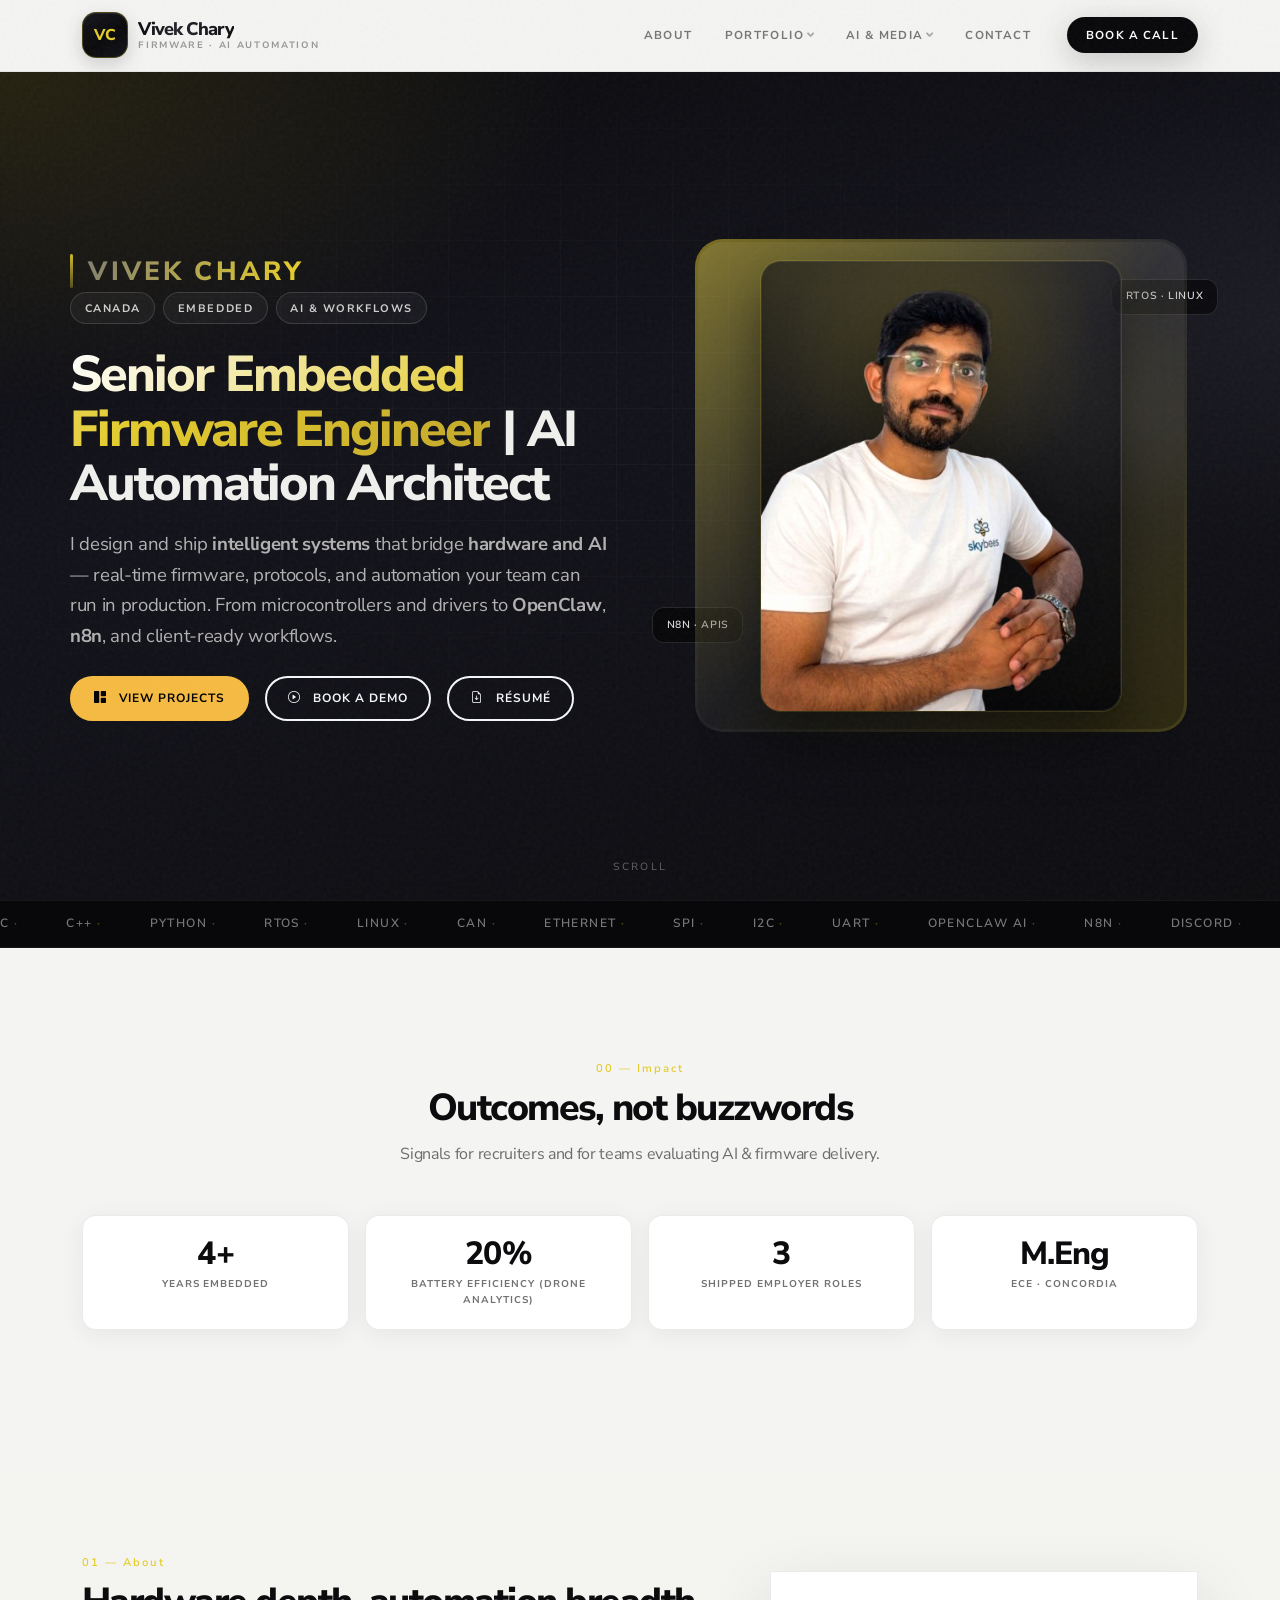
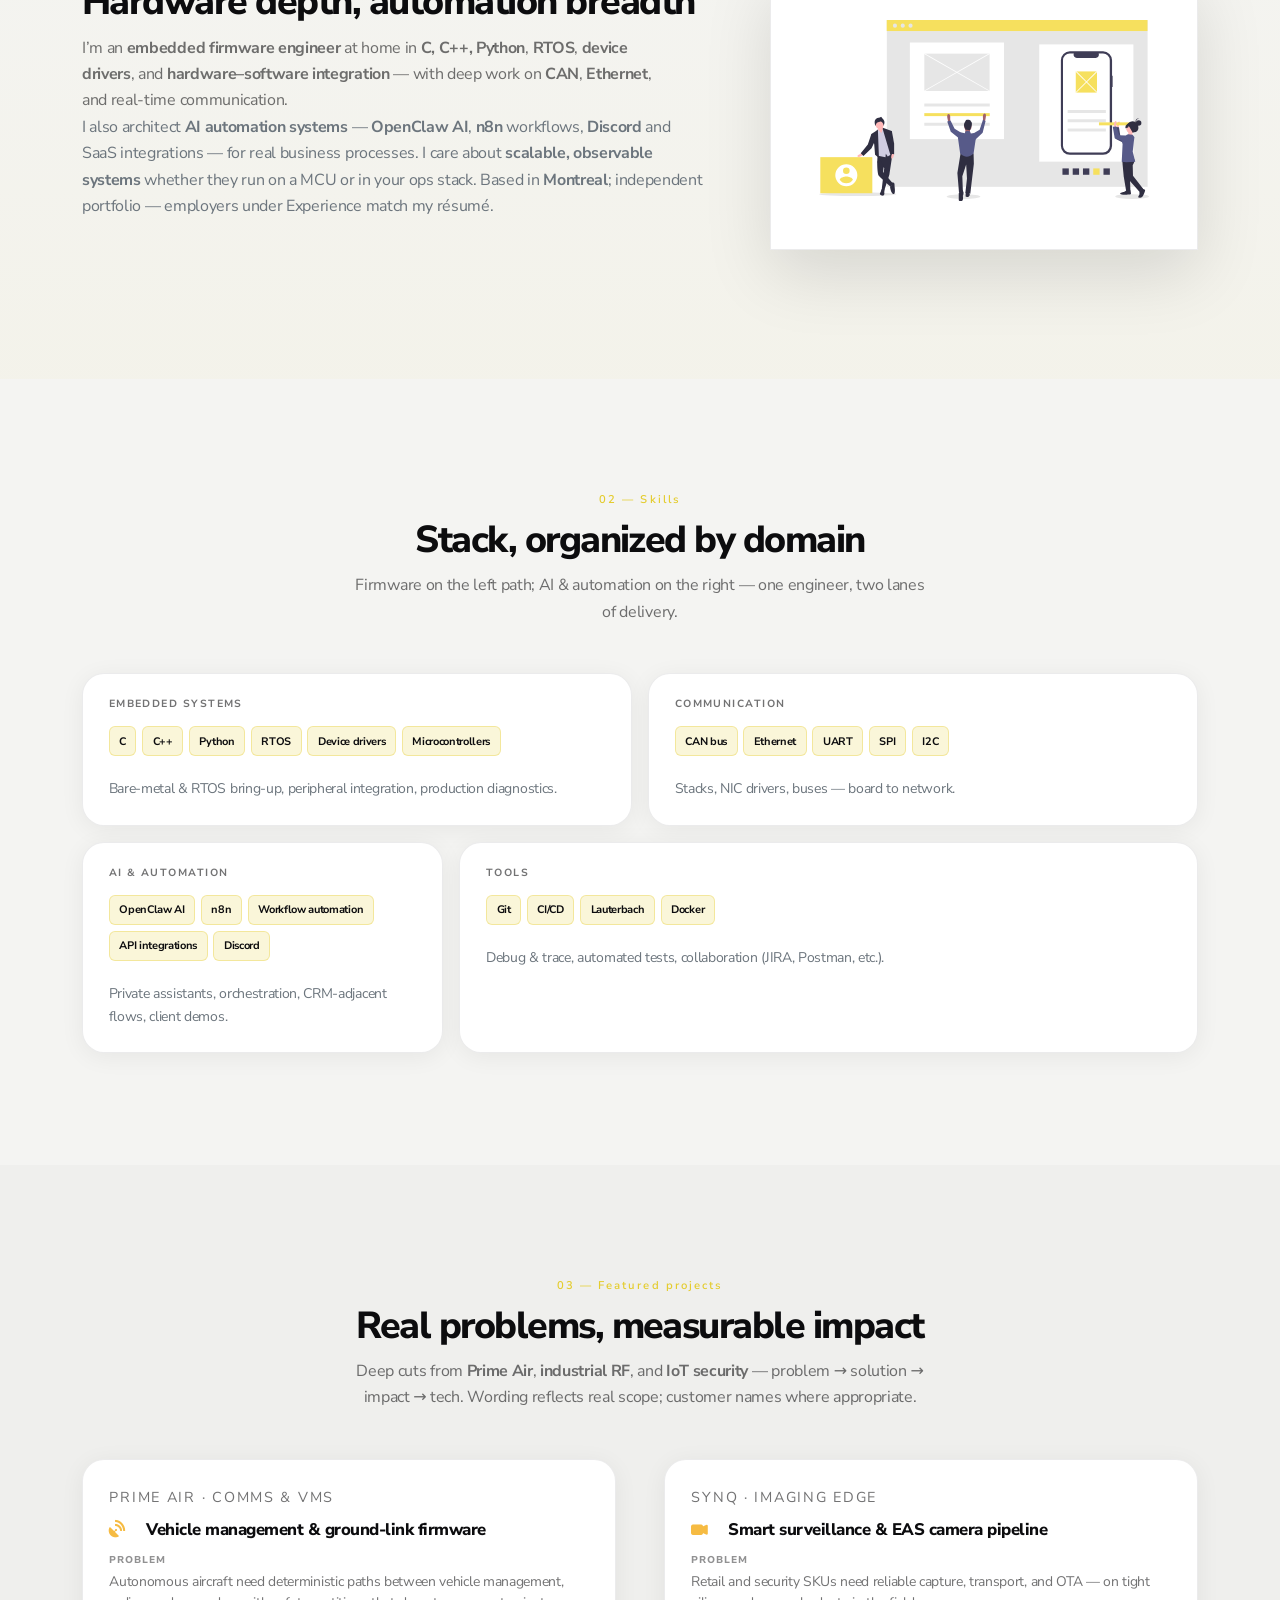
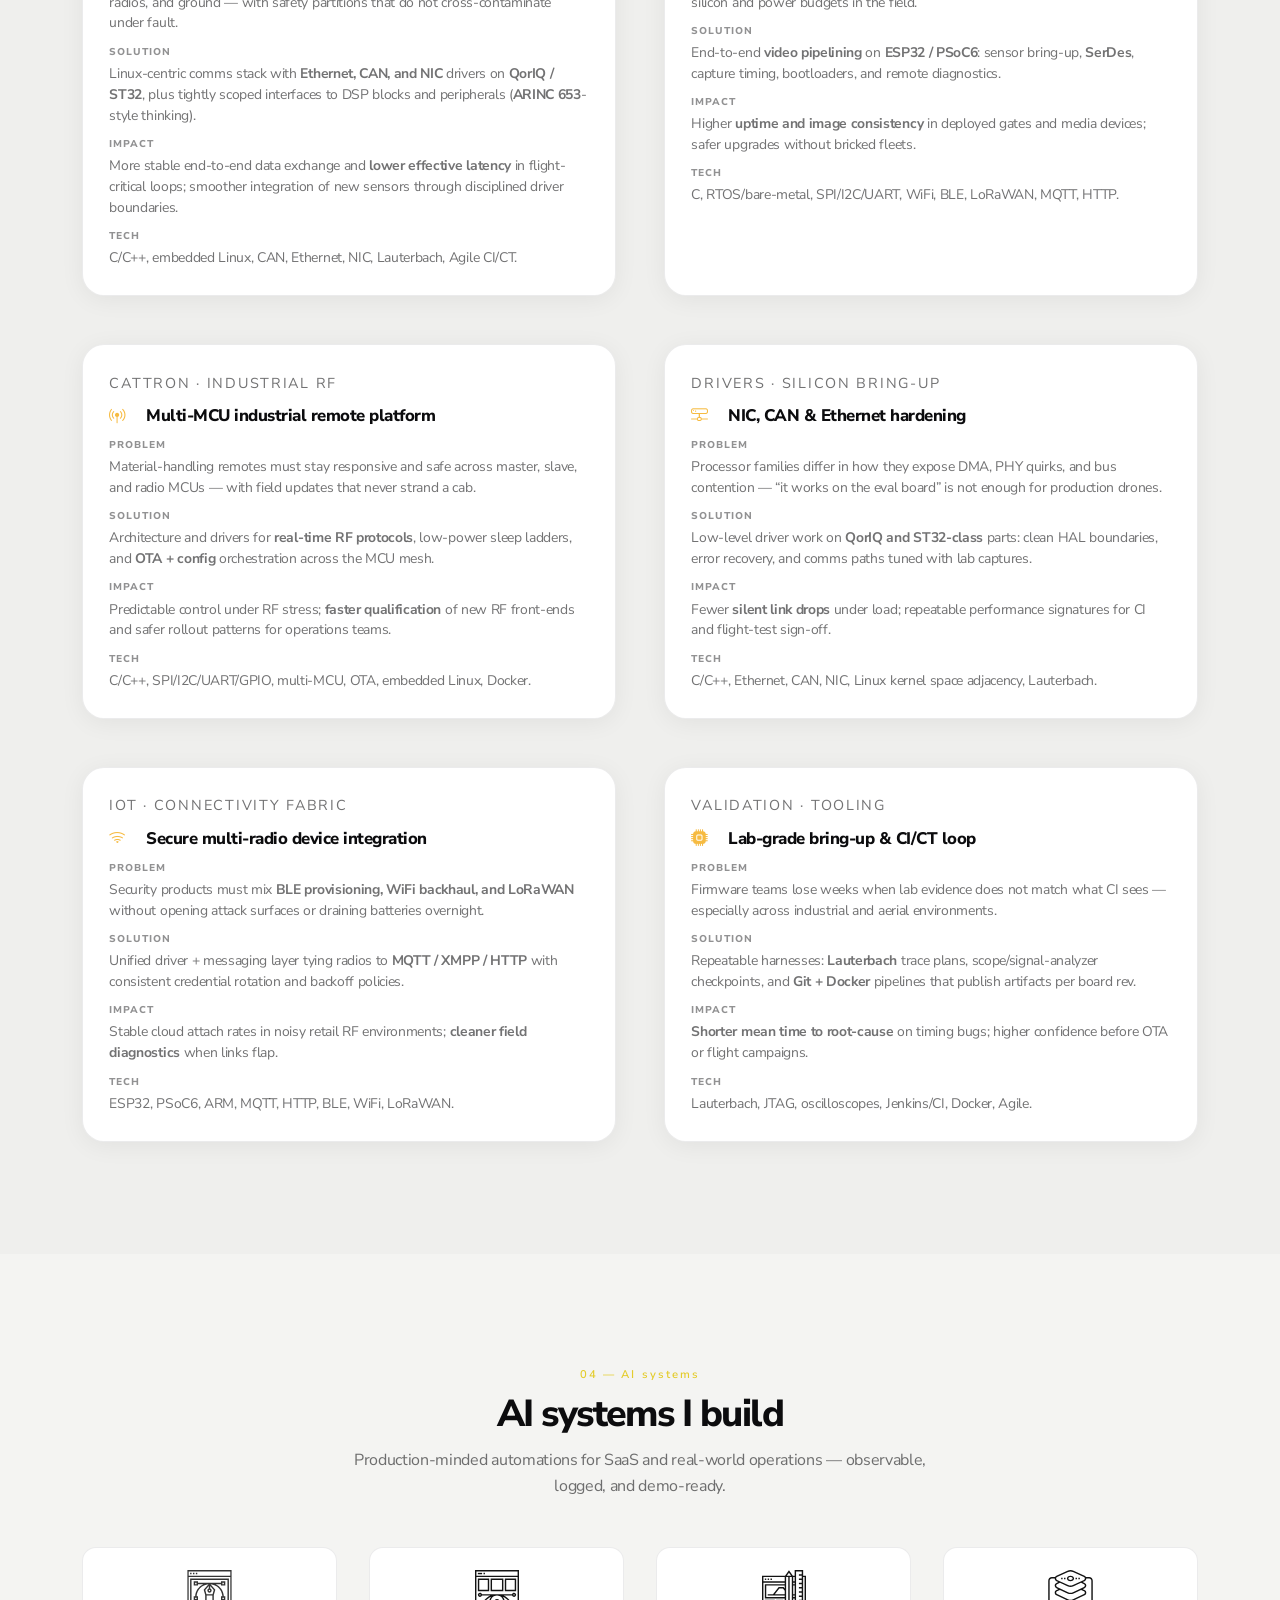
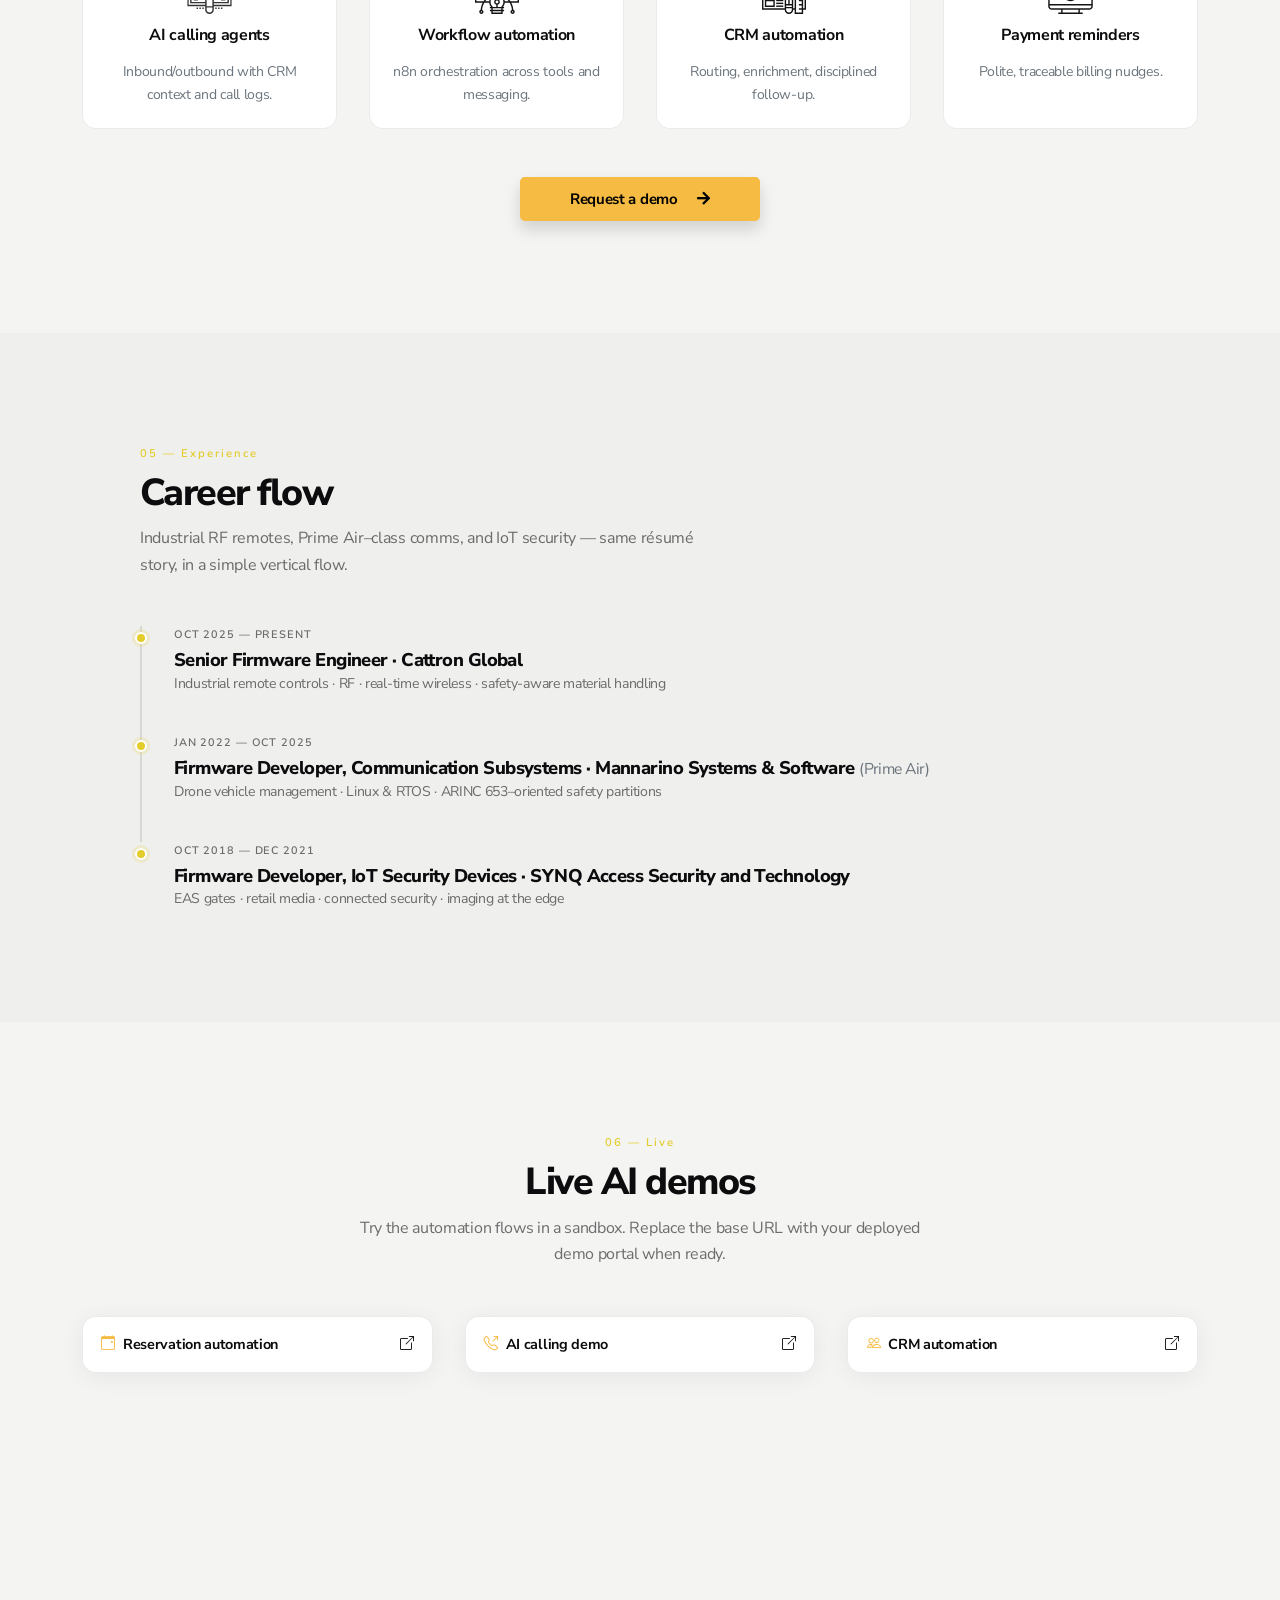
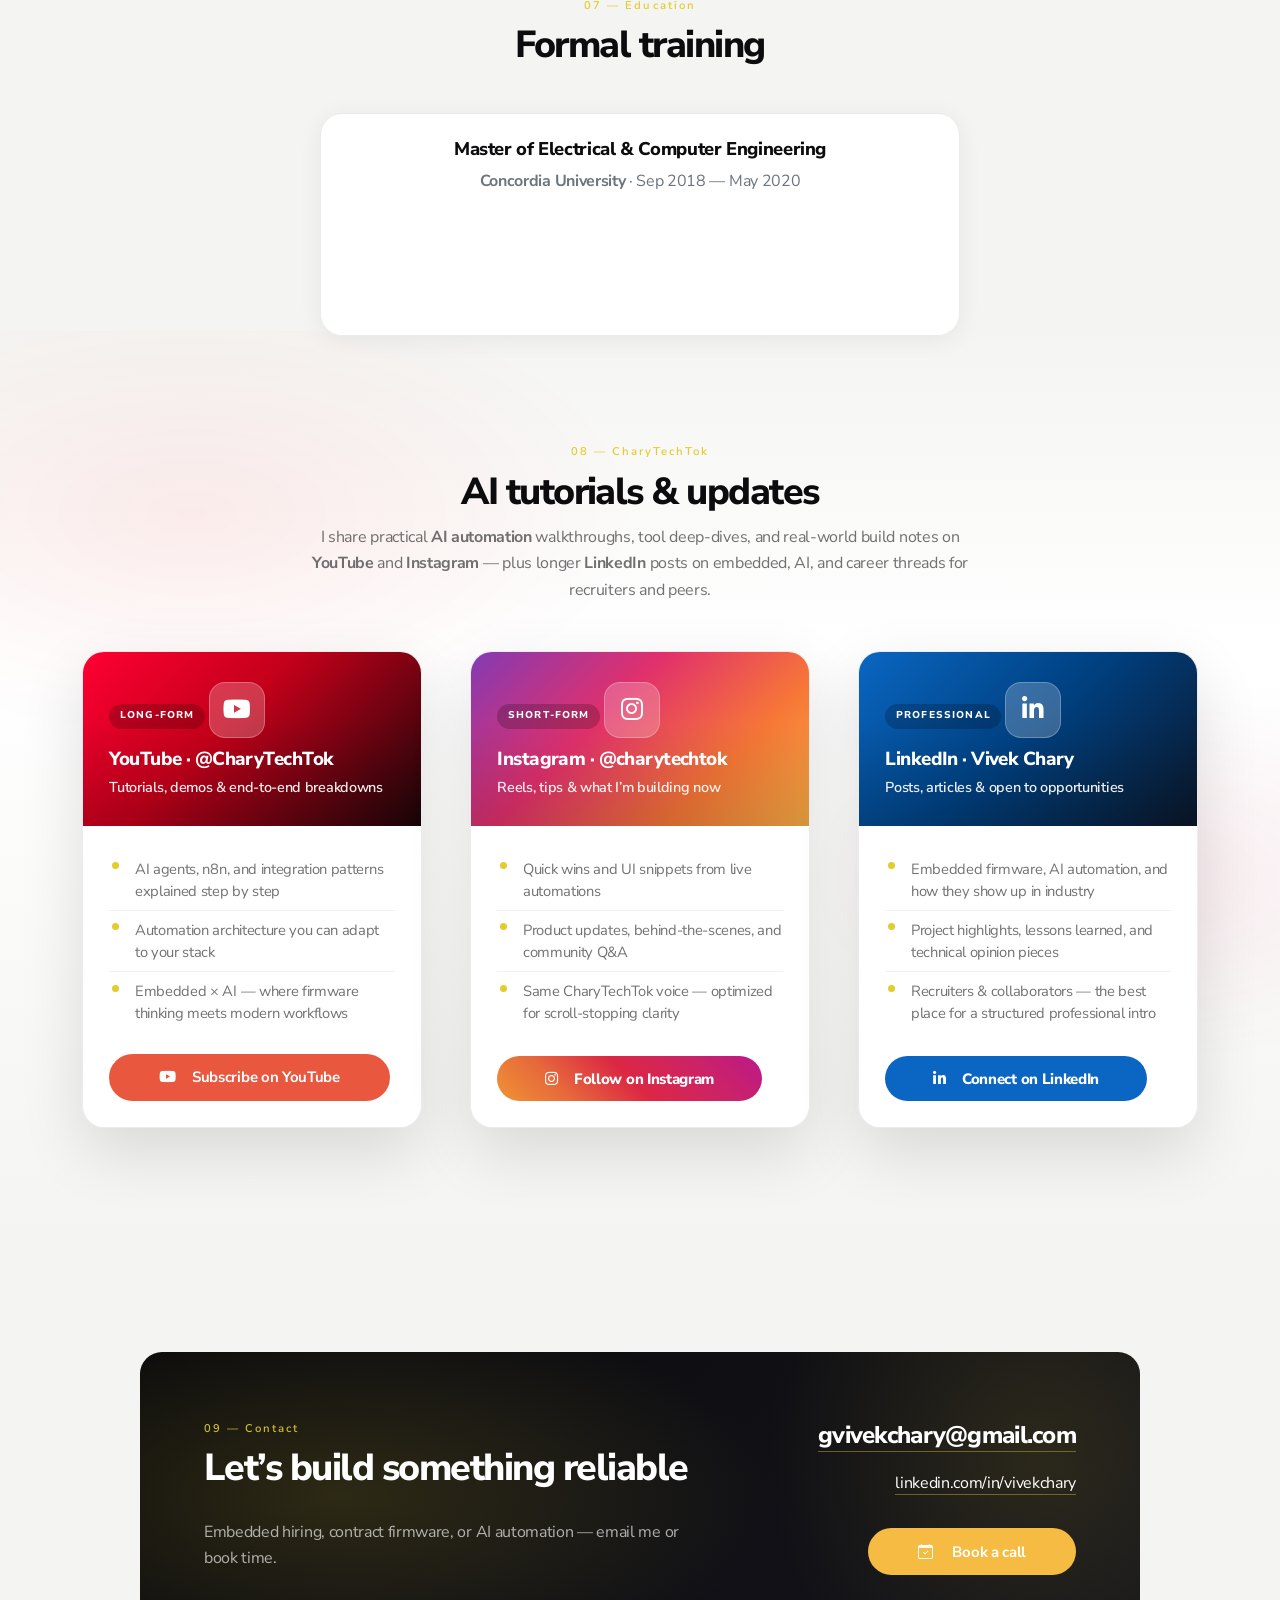
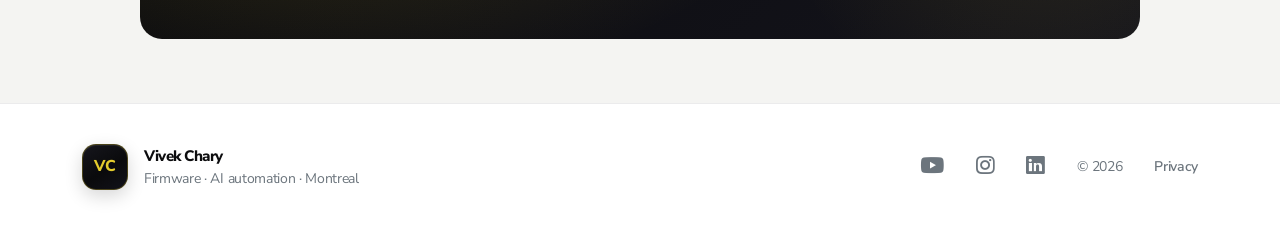
==== commit 6b82e79a: "Remove base URL placeholder from index.html Removed the base URL placeholder text from the demo sect" ====
--- a/index.html
+++ b/index.html
@@ -1092,16 +1092,16 @@
               <h2>Live AI demos</h2>
               <p class="lead-muted mx-auto text-center">Try the automation flows in a sandbox. Replace the base URL with your deployed demo portal when ready.</p>
             </div>
-            <p class="text-center small text-muted mb-4">Base URL placeholder: <code>YOUR-DEMO-PORTAL</code></p>
+            
             <div class="row g-3 justify-content-center">
               <div class="col-md-4" data-aos="fade-up">
-                <a class="vp-demo-btn" href="https://YOUR-DEMO-PORTAL/reservation" target="_blank" rel="noopener noreferrer"><span><i class="bi bi-calendar-event text-warning"></i> Reservation automation</span><i class="bi bi-box-arrow-up-right opacity-50"></i></a>
+                <a class="vp-demo-btn" href="https://demorestaurant.theskybees.ca/" target="_blank" rel="noopener noreferrer"><span><i class="bi bi-calendar-event text-warning"></i> Reservation automation</span><i class="bi bi-box-arrow-up-right opacity-50"></i></a>
               </div>
               <div class="col-md-4" data-aos="fade-up" data-aos-delay="40">
-                <a class="vp-demo-btn" href="https://YOUR-DEMO-PORTAL/ai-calling" target="_blank" rel="noopener noreferrer"><span><i class="bi bi-telephone-outbound text-warning"></i> AI calling demo</span><i class="bi bi-box-arrow-up-right opacity-50"></i></a>
+                <a class="vp-demo-btn" href="https://lawfirm.theskybees.ca/" target="_blank" rel="noopener noreferrer"><span><i class="bi bi-telephone-outbound text-warning"></i> AI calling demo</span><i class="bi bi-box-arrow-up-right opacity-50"></i></a>
               </div>
               <div class="col-md-4" data-aos="fade-up" data-aos-delay="80">
-                <a class="vp-demo-btn" href="https://YOUR-DEMO-PORTAL/crm" target="_blank" rel="noopener noreferrer"><span><i class="bi bi-people text-warning"></i> CRM automation</span><i class="bi bi-box-arrow-up-right opacity-50"></i></a>
+                <a class="vp-demo-btn" href="https://tuscolo.theskybees.ca/" target="_blank" rel="noopener noreferrer"><span><i class="bi bi-people text-warning"></i> CRM automation</span><i class="bi bi-box-arrow-up-right opacity-50"></i></a>
               </div>
             </div>
           </div>
@@ -1224,7 +1224,7 @@
               <div class="col-md-6 text-md-end">
                 <nav class="d-inline-flex gap-3 align-items-center flex-wrap justify-content-md-end" aria-label="Social links">
                   <a href="https://www.youtube.com/@CharyTechTok" class="text-muted text-decoration-none" target="_blank" rel="noopener noreferrer" aria-label="YouTube"><i class="fab fa-youtube fa-lg"></i></a>
-                  <a href="https://www.instagram.com/charytechtok/" class="text-muted text-decoration-none" target="_blank" rel="noopener noreferrer" aria-label="Instagram"><i class="fab fa-instagram fa-lg"></i></a>
+                  <a href="https://www.instagram.com/chary.ai/" class="text-muted text-decoration-none" target="_blank" rel="noopener noreferrer" aria-label="Instagram"><i class="fab fa-instagram fa-lg"></i></a>
                   <a href="https://www.linkedin.com/in/vivekchary/" class="text-muted text-decoration-none" target="_blank" rel="noopener noreferrer" aria-label="LinkedIn"><i class="fab fa-linkedin fa-lg"></i></a>
                   <span class="text-muted small">© <span id="year"></span></span>
                   <a href="privacy.html" class="small text-muted">Privacy</a>
